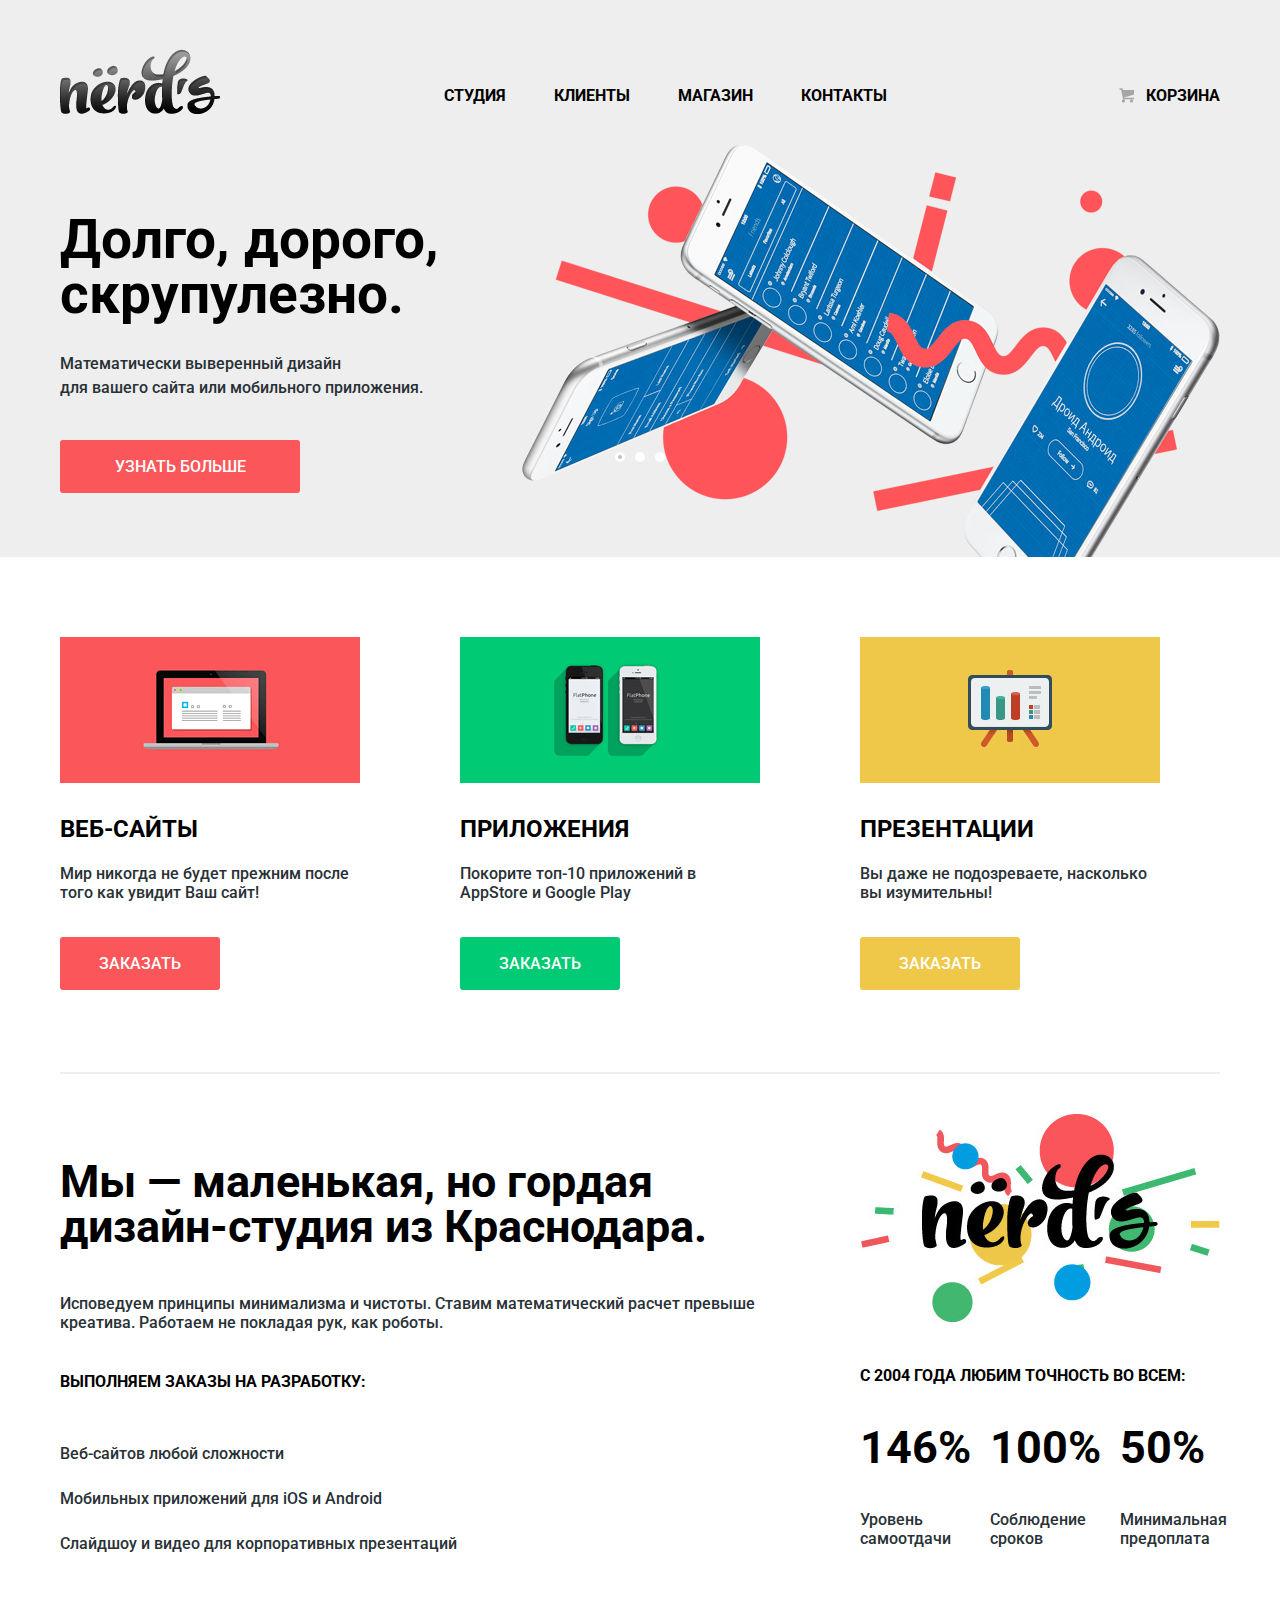
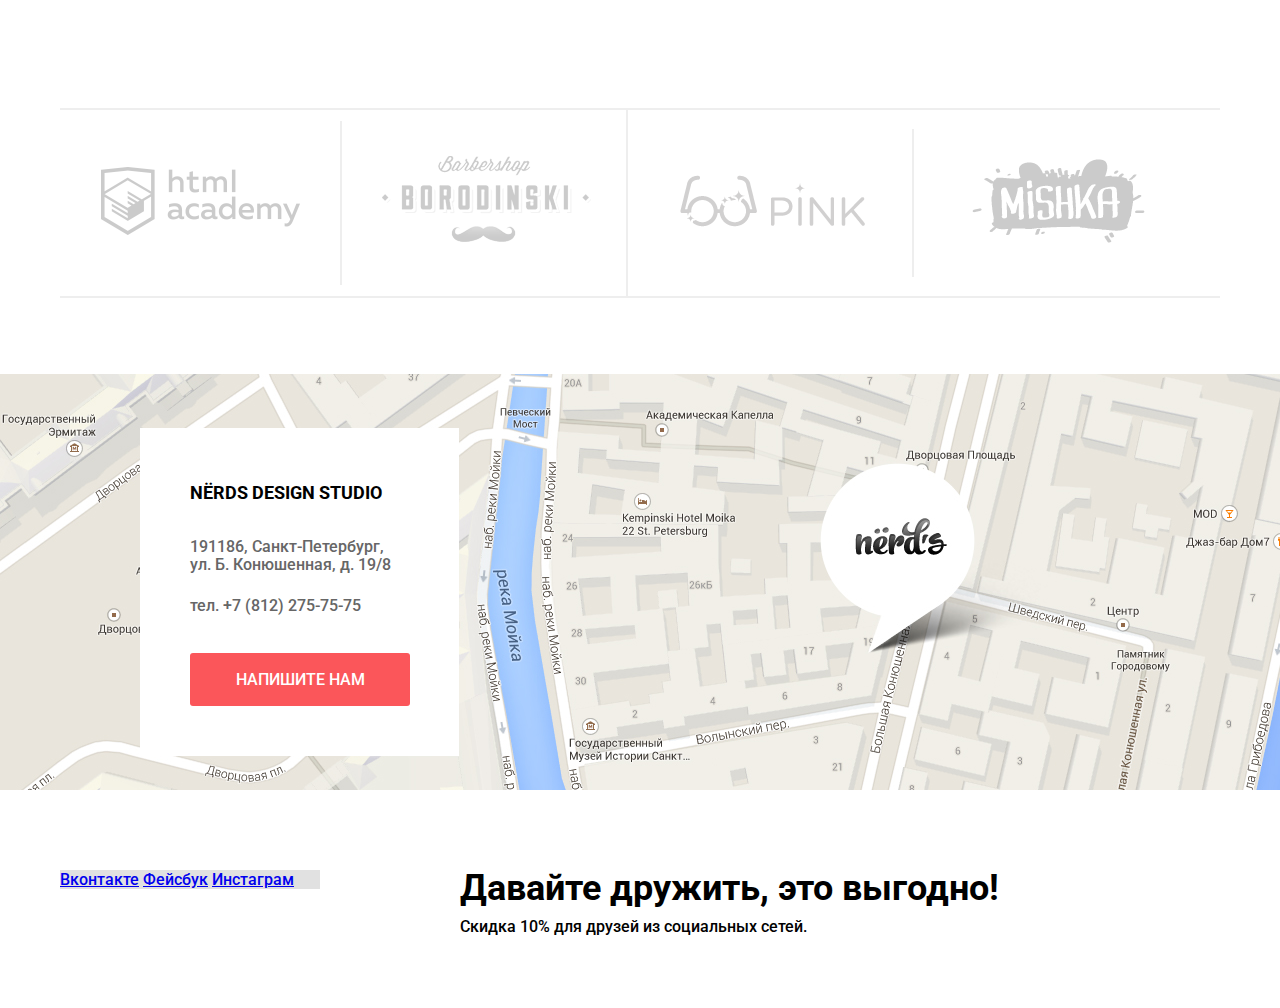
==== index.html @ 6c38ff96 "Декоративные элементы Личного проекта" ====
<!DOCTYPE html>
<html lang="ru">
  <head>
    <meta charset="utf-8">
    <title>Нёрдс - Главная страница</title>
    <link href="css/normalize.css" rel="stylesheet" type="text/css">
    <link href="https://fonts.googleapis.com/css?family=Roboto" rel="stylesheet">
    <link href="css/style.css" rel="stylesheet" type="text/css">
  </head>
  <body>
    <header class="main-header">
      <div class="container clearfix">
        <div class="logo">
          <a href="#">
            <img src="img/nerds-logo.png" width="160" height="65" alt="Логотип">
          </a>
        </div>
        <nav class="main-navigation">
          <ul>
            <li>
              <a href="#">Студия</a>
            </li>
            <li>
              <a href="#">Клиенты</a>
            </li>
            <li>
              <a href="#">Магазин</a>
            </li>
            <li>
              <a href="#">Контакты</a>
            </li>
          </ul>
        </nav>
        <div class="basket-block">
          <a class="login" href="#">Корзина</a>
        </div>
      </div>
      <div class="slider">
        <input type="radio" id="btn-1" name="toggle" checked>
        <input type="radio" id="btn-2" name="toggle">
        <input type="radio" id="btn-3" name="toggle">
        <div class="slider-controls">
          <label for="btn-1"></label>
          <label for="btn-2"></label>
          <label for="btn-3"></label>
        </div>
        <div class="slides">
          <div class="slide">
            <div class="slide-text">
              <div class="slide-title">Долго, дорого, скрупулезно.</div>
              <!--Без <br> обойтись не смог, ширина текста
              от слайда к слайду разнится от 345px до 410px:-->
              <p>Математически выверенный дизайн<br>
              для вашего сайта или мобильного приложения.</p>
              <a class="btn" href="#">Узнать больше</a>
            </div>
          </div>
          <div class="slide">
            <div class="slide-text">
              <div class="slide-title">Любим математику как никто другой</div>
              <p>Никакого креатива, только математические формулы<br>
              для расчета идеальных пропорций.</p>
              <a class="btn" href="#">Узнать больше</a>
            </div>
          </div>
          <div class="slide">
            <div class="slide-text">
              <div class="slide-title">Только ночь, только хардкор</div>
              <p>Работать днем, как все? Мы против этого.<br>
              Ближе к полуночи работа только начинается.</p>
              <a class="btn" href="#">Узнать больше</a>
            </div>
          </div>
        </div>
      </div>
    </header>
    <main class="container clearfix">
      <div class="business-types clearfix">
        <div class="business-type">
          <img src="img/illustration-1.png" width="300" height="146" alt="Рисунок «Веб-сайты»">
          <h2 class="business-header" >Веб-сайты</h2>
          <div class="business-info">
            Мир никогда не будет прежним
            после того как увидит Ваш сайт!
          </div>
          <a class="btn red" href="#">Заказать</a>
        </div>
        <div class="business-type">
          <img src="img/illustration-2.png" width="300" height="146" alt="Рисунок «Приложения»">
          <h2 class="business-header">Приложения</h2>
          <div class="business-info">
            Покорите топ-10 приложений в
            AppStore и Google Play
          </div>
          <a class="btn green" href="#">Заказать</a>
        </div>
        <div class="business-type">
          <img src="img/illustration-3.png" width="300" height="146" alt="Рисунок «Презентации»">
          <h2 class="business-header">Презентации</h2>
          <div class="business-info">
            Вы даже не подозреваете,
            насколько вы изумительны!
          </div>
          <a class="btn yellow" href="#">Заказать</a>
        </div>
      </div>
      <div class="info clearfix">
        <div class="info-block">
          <p class="info-block-title">
              Мы — маленькая, но гордая
              дизайн-студия из Краснодара.
          </p>
          <p class="info-block-text">
            Исповедуем принципы минимализма и чистоты. Ставим математический расчет
            превыше креатива. Работаем не покладая рук, как роботы.
          </p>
          <span>Выполняем заказы на разработку:</span>
          <ul>
            <li>Веб-сайтов любой сложности</li>
            <li>Мобильных приложений для iOS и Android</li>
            <li>Слайдшоу и видео для корпоративных презентаций</li>
          </ul>
        </div>
        <div class="percent-blocks">
          <img src="img/nerds-illustration.jpg" width="360" height="208" alt="Логотип 2">
          <span>С 2004 года любим точность во всем:</span>
          <div class="percent-block">
            <div class="percent">146%</div>
            <div class="info">Уровень самоотдачи</div>
          </div>
          <div class="percent-block">
            <div class="percent">100%</div>
            <div class="info">Cоблюдение сроков</div>
          </div>
          <div class="percent-block">
            <div class="percent">50%</div>
            <div class="info">Минимальная предоплата</div>
          </div>
        </div>
      </div>
      <ul class="partners">
        <li><a><img src="img/logo-1.png" width="199" height="68" alt="Лого «htmlacademy.ru»"></a></li>
        <li><a><img src="img/logo-2.png" width="209" height="90" alt="Лого «Барбершоп Borodinski»"></a></li>
        <li><a><img src="img/logo-3.png" width="185" height="52" alt="Лого «Pink»"></a></li>
        <li><a><img src="img/logo-4.png" width="173" height="84" alt="Лого «Mishka»"></a></li>
      </ul>
    </main>
    <footer class="main-footer">
      <div class="map clearfix">
        <div class="contacts">
          <span>
            NЁRDS DESIGN STUDIO
          </span>
          <div class="address">
            191186, Санкт-Петербург,
            ул. Б. Конюшенная, д. 19/8
          </div>
          <div class="telephone">
            тел. +7 (812) 275-75-75<br>
          </div>
          <a href="#">Напишите нам</a>
        </div>
      </div>
      <div class="container clearfix">
        <section class="footer-social">
          <a class="social-btn social-btn-vk" href="#">Вконтакте</a>
          <a class="social-btn social-btn-fb" href="#">Фейсбук</a>
          <a class="social-btn social-btn-inst" href="#">Инстаграм</a>
        </section>
        <section class="footer-info">
          <span class="friendship">Давайте дружить, это выгодно!</span>
          <span class="sale">Скидка 10% для друзей из социальных сетей.</span>
        </section>
      </div>
    </footer>
  </body>
</html>
---- css/style.css ----
body {
  color: black;
  background: white;
  font-family: "Roboto", "Arial", sans-serif;
  font-size: 16px;
  font-weight: 500;
  font-style: normal;
  line-height: normal;
}

h1 {
  font-size: 55px;
}

h2 {
  font-size: 24px;
}

.main-header {
  background-color: rgb(238, 238, 238);
}

.clearfix::after {
  content: "";
  display: table;
  clear: both;
}

.container {
  width: 1160px;
  padding-left: 20px;
  padding-right: 20px;
  margin: 0 auto;
}

.main-header .container {
  padding-top: 49px;
}

.logo {
  float: left;
}

.main-navigation {
  float: left;
  margin-left: 200px;
}

.main-navigation ul {
  list-style: none;
  margin: 0;
  padding: 0;
  font-size: 0;
}

.main-navigation li {
  display: inline-block;
  font-size: 16px;
  line-height: 30px;
  vertical-align: top;
}

.main-navigation a {
  color: black;
  display: block;
  padding-top: 32px;
  padding-bottom: 16px;
  padding-left: 24px;
  padding-right: 24px;
  text-decoration: none;
  text-transform: uppercase;
  font-weight: bold;
  line-height: 30px;
}

.main-navigation a:hover {
  color: rgb(251, 86, 90);
}

.basket-block {
  float: right;
  max-width: 160px;
}

.login {
  position: relative;
  color: black;
  display: inline-block;
  padding-top: 32px;
  padding-bottom: 16px;
  padding-left: 42px;
  padding-right: 0;
  vertical-align: top;
  text-decoration: none;
  text-transform: uppercase;
  font-weight: bold;
  line-height: 30px;
}

.login:hover {
  color: rgb(251, 86, 90);
}

.login::before {
  content: "";
  position: absolute;
  top: 39px;
  left: 15px;
  width: 15px;
  height: 15px;
  background-image: url("../img/cart-icon.png");
}

.slider {
  position: relative;
  width: 1160px;
  min-height: 430px;
  margin: 0 auto;
}

.slider input[type=radio] {
  position: absolute;
  opacity: 0;
}

.slider-controls {
  position: absolute;
  bottom: 95px;
  left: 50%;
  width: 200px;
  height: 10px;
  margin-left :-100px;
  text-align: center;
  z-index: 1000;
}

.slider-controls label {
  display: inline-block;
  width: 4px;
  height: 4px;
  margin: 0 3px;
  background: white;
  border: 3px solid white;
  vertical-align: top;
  border-radius: 50%;
  cursor: pointer;
}

#btn-1:checked ~ .slider-controls label[for="btn-1"],
#btn-2:checked ~ .slider-controls label[for="btn-2"],
#btn-3:checked ~ .slider-controls label[for="btn-3"] {
    background: #c1c1c1;
}

.slide {
  position: absolute;
  top: 0;
  left: 0;
  width: 100%;
  height: 100%;
  overflow: hidden;
}

.slide-text {
  width: 530px;
  padding: 30px 0;
}

.slide-text p {
  color: rgb(40, 49, 54);
  line-height: 24px;
}

.slide-title {
  font-size: 55px;
  line-height: 55px;
  font-weight: bold;
  color: black;
  margin-top: 55px;
  margin-bottom: 30px;
}

.slide .btn {
  width: 240px;
  margin-top: 40px;
}

.slide .btn,
.buy,
.contacts a,
.business-type .btn,
.filtration button {
  display: block;
  padding: 17px 0;
  color: white;
  text-transform: uppercase;
  text-align: center;
  text-decoration: none;
  background: rgb(251, 86, 90);
  border-radius: 3px;
}

.slide:nth-child(1) {
  background-image:url('../img/slide-1.png');
  background-repeat:no-repeat;
  background-position: 100% 17px;
}

.slide:nth-child(2) {
  background-image: url('../img/slide-2.png');
  background-repeat: no-repeat;
  background-position: 100% 0;
}

.slide:nth-child(3) {
  background-image: url('../img/slide-3.png');
  background-repeat: no-repeat;
  background-position: 100% 19px;
}

.slide {
  display: none;
}

#btn-1:checked ~ .slides .slide:nth-child(1) {
  display: block;
}
#btn-2:checked ~ .slides .slide:nth-child(2) {
  display: block;
}
#btn-3:checked ~ .slides .slide:nth-child(3) {
  display: block;
}

.business-types {
  padding-top: 80px;
  padding-bottom: 82px;
  border-bottom: 2px solid rgb(238, 238, 238);
}

.business-type {
  float: left;
  width: 300px;
  margin-right: 100px;
}

.business-type:nth-child(3) {
  margin-right: 60px;
}

.business-type .business-header {
  margin-top: 27px;
  color: rgb(0, 0, 0);
  text-transform: uppercase;
  font-weight: bold;
  font-size: 24px;
  line-height: 30px;
}

.business-type .business-info {
  color: rgb(40, 49, 54);
  margin-bottom: 35px;
}

.business-type .btn {
  width: 160px;
}

.business-type .green {
  background-color: rgb(0, 202, 116);
}

.business-type .yellow {
  background-color: rgb(239, 200, 74);
}

.info {
  margin-top: 40px;
  margin-bottom: 80px;
}

.info .info-block {
  float: left;
  width: 700px;
}

.info-block-title,
.percent-blocks .percent {
  font-weight: bold;
  font-size: 45px;
  line-height: 45px;
}

.info-block-text,
.percent-blocks .info,
.info-block ul {
  color: rgb(40, 49, 54);
}

.info-block ul {
  list-style: none;
  margin: 0;
  padding: 0;
  line-height: 45px;
}

.info-block span,
.percent-blocks span {
  display: block;
  text-transform: uppercase;
  font-weight: bold;
  margin-top: 40px;
  margin-bottom: 40px;
}


.info .percent-blocks {
  float: right;
  width: 360px;
}

.percent-block {
  float: left;
  width: 100px;
  margin-right: 30px;
}

.percent-block:last-child {
  margin-right: 0;
}

.partners {
  border-top: 2px solid rgb(238, 238, 238);
  border-bottom: 2px solid rgb(238, 238, 238);
  padding: 0;
}

.partners li {
  border-right: 2px solid rgb(238, 238, 238);
  display: inline-block;
  width: 280px;
  margin-right: 0;
  padding-top: 46px;
  padding-bottom: 46px;
  text-align: center;
  vertical-align: middle;
}

.partners li:last-child {
  border-right: none;
}

.partners a {
  opacity: 0.2;
}

.main-header-title {
  padding-top: 83px;
  text-align: center;
  margin-top: 83px;
  margin-bottom: 116px;
}

.filtration {
  float: left;
  margin-top: 60px;
  width: 260px;
}

.filtration span,
.sort-by span {
  font-size: 18px;
  line-height: 30px;
  text-transform: uppercase;
  font-weight: bold;
}

.filtration ul {
  margin: 0;
  padding: 0;
}

.filtration li {
  list-style: none;
}

.filtration .price-filter {
  margin-top: 56px;
  margin-bottom: 60px;
  background-color: rgb(238, 238, 238);
}

.filtration .grid-type-filter {
  margin-bottom: 50px;
  color: rgb(40, 49, 54);
}

.filtration .features-filter {
  margin-bottom: 48px;
  color: rgb(40, 49, 54);
}

.filtration button {
  width: 260px;
  color: black;
  background-color: rgb(238, 238, 238);
  border: none;
  cursor: pointer;
}

.sort-by {
  margin-top: 60px;
  float: right;
  width: 760px;
}

.sort-by .sort {
  float: left;
  display: block;
}

.sort-by .kind-of-sort {
  float: right;
}

.kind-of-sort a {
  font-size: 14px;
  line-height: 18px;
  text-transform: uppercase;
  text-decoration: none;
  color: rgb(204, 204, 204);
}

.kind-of-sort .current {
  color: rgb(0, 0, 0);
}

.kind-of-sort .sort-direction {
  display: inline;
}

.cards-block {
  float: right;
  margin-top: 60px;
  width: 760px;
}

.template-card {
  padding-top: 40px;
  float: left;
  width: 360px;
  margin-right: 40px;
  margin-bottom: 36px;
  background-color: rgb(238, 238, 238);
  text-align: center;
}

.template-card:nth-child(2n) {
  margin-right: 0;
}

.template-name {
  font-size: 18px;
  font-weight: bold;
  line-height: 30px;
  text-transform: uppercase;
  text-decoration: none;
  color: rgb(0, 0, 0);
  text-align: center;
  display: block;
  margin-top: 36px;
  margin-bottom: 26px;
}

.template-brief {
  width: 180px;
  font-size: 16px;
  line-height: 18px;
  color: rgb(102, 102, 102);
  text-align: center;
  margin-bottom: 30px;
  display:inline-block;
}

.buy {
  width: 200px;
  display: inline-block;
  margin-bottom: 43px;
}

.pagination {
  float: left;
  width: 443px;
  margin-top: 24px;
}

.main-footer .map {
  width: 1440px;
  min-height: 416px;
  margin-left: auto;
  margin-right: auto;
  margin-top: 60px;
  background: url("../img/map.jpg");
}

.map .contacts {
  width: 319px;
  margin-left: 140px;
  margin-top: 54px;
  float: left;
  background-color: rgb(255, 255, 255);
}

.contacts span {
  display: block;
  margin-left: 50px;
  margin-top: 50px;
  margin-bottom: 30px;
  font-size: 18px;
  line-height: 30px;
  text-transform: uppercase;
  font-weight: bold;
}

.contacts .address,
.contacts .telephone {
  width: 208px;
  margin-left: 50px;
  font-size: 16px;
  line-height: 18px;
  color: rgb(102, 102, 102);
}

.contacts .telephone {
  margin-top: 23px;
  margin-bottom: 38px;
}

.contacts a {
  width: 220px;
  display: inline-block;
  margin-left: 50px;
  margin-bottom: 50px;
}

.main-footer .container {
  margin-top: 80px;
  margin-bottom: 70px;
}

.container .footer-social {
  width: 260px;
  float: left;
  margin-right: 140px;
  background-color: rgb(225, 225, 225);
}

.container .footer-info {
  width: 600px;
  float: left;
}

.footer-info .friendship {
  display: block;
  font-size: 36px;
  line-height: 36px;
  font-weight: bold;
  margin-bottom: 10px;
}

.footer-info .sale {
  font-size: 16px;
  line-height: 22px;
}
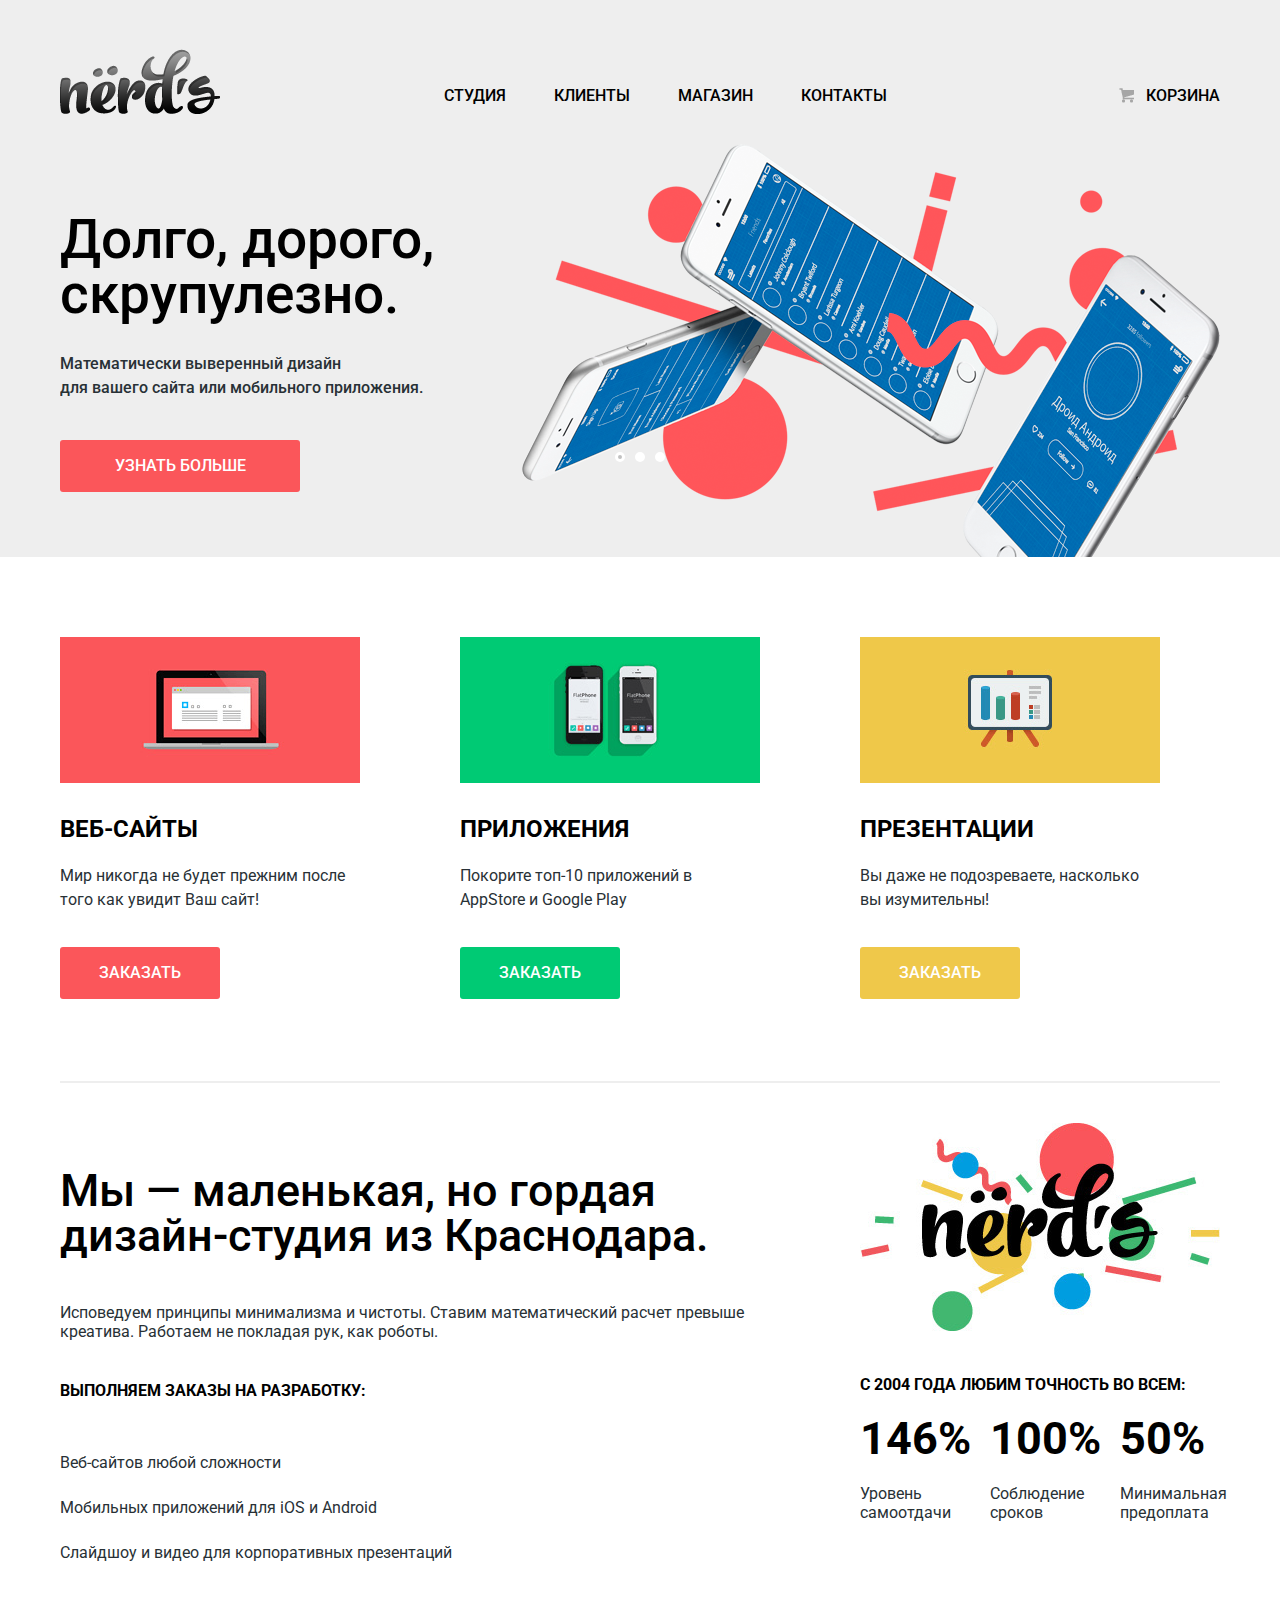
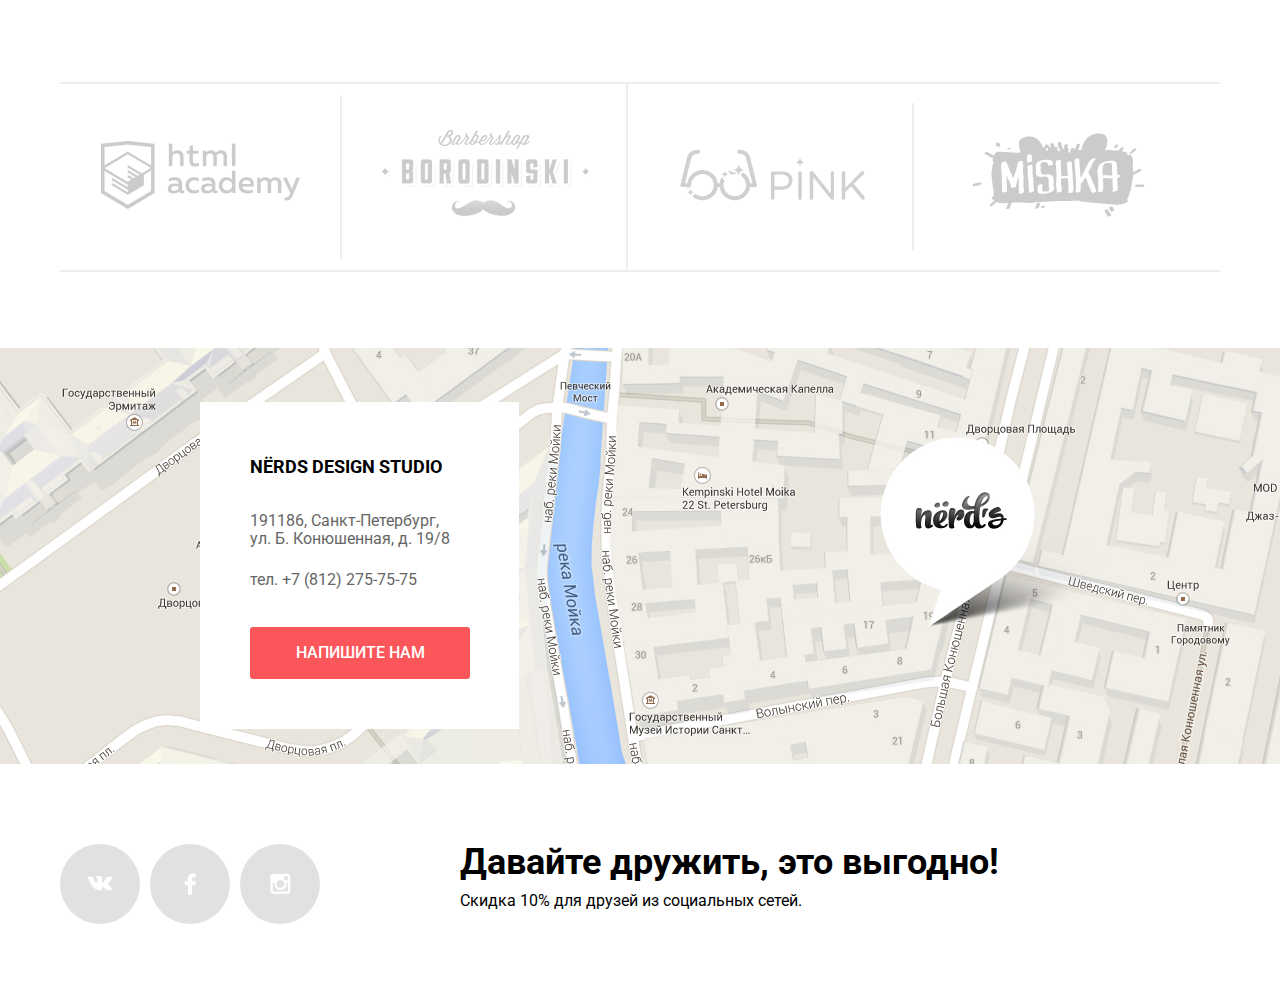
==== commit bedf01b5: "Внес правки по декоративным элементам личного" ====
--- a/index.html
+++ b/index.html
@@ -3,8 +3,8 @@
   <head>
     <meta charset="utf-8">
     <title>Нёрдс - Главная страница</title>
+    <link href="https://fonts.googleapis.com/css?family=Roboto:400,500,700&amp;subset=cyrillic" rel="stylesheet">
     <link href="css/normalize.css" rel="stylesheet" type="text/css">
-    <link href="https://fonts.googleapis.com/css?family=Roboto" rel="stylesheet">
     <link href="css/style.css" rel="stylesheet" type="text/css">
   </head>
   <body>
@@ -32,7 +32,7 @@
           </ul>
         </nav>
         <div class="basket-block">
-          <a class="login" href="#">Корзина</a>
+          <a class="basket" href="#">Корзина</a>
         </div>
       </div>
       <div class="slider">
@@ -48,26 +48,30 @@
           <div class="slide">
             <div class="slide-text">
               <div class="slide-title">Долго, дорого, скрупулезно.</div>
-              <!--Без <br> обойтись не смог, ширина текста
-              от слайда к слайду разнится от 345px до 410px:-->
-              <p>Математически выверенный дизайн<br>
-              для вашего сайта или мобильного приложения.</p>
+              <div class="slide-description">
+                <p>Математически выверенный дизайн<br>
+                для вашего сайта или мобильного приложения.</p>
+              </div>
               <a class="btn" href="#">Узнать больше</a>
             </div>
           </div>
           <div class="slide">
             <div class="slide-text">
               <div class="slide-title">Любим математику как никто другой</div>
-              <p>Никакого креатива, только математические формулы<br>
-              для расчета идеальных пропорций.</p>
+              <div class="slide-description">
+                <p>Никакого креатива, только математические формулы
+                для расчета идеальных пропорций.</p>
+              </div>
               <a class="btn" href="#">Узнать больше</a>
             </div>
           </div>
           <div class="slide">
             <div class="slide-text">
               <div class="slide-title">Только ночь, только хардкор</div>
-              <p>Работать днем, как все? Мы против этого.<br>
-              Ближе к полуночи работа только начинается.</p>
+              <div class="slide-description">
+                <p>Работать днем, как все? Мы против этого.<br>
+                Ближе к полуночи работа только начинается.</p>
+              </div>
               <a class="btn" href="#">Узнать больше</a>
             </div>
           </div>
@@ -139,10 +143,10 @@
         </div>
       </div>
       <ul class="partners">
-        <li><a><img src="img/logo-1.png" width="199" height="68" alt="Лого «htmlacademy.ru»"></a></li>
-        <li><a><img src="img/logo-2.png" width="209" height="90" alt="Лого «Барбершоп Borodinski»"></a></li>
-        <li><a><img src="img/logo-3.png" width="185" height="52" alt="Лого «Pink»"></a></li>
-        <li><a><img src="img/logo-4.png" width="173" height="84" alt="Лого «Mishka»"></a></li>
+        <li><a href="#"><img src="img/logo-1.png" width="199" height="68" alt="Лого «htmlacademy.ru»"></a></li>
+        <li><a href="#"><img src="img/logo-2.png" width="209" height="90" alt="Лого «Барбершоп Borodinski»"></a></li>
+        <li><a href="#"><img src="img/logo-3.png" width="185" height="52" alt="Лого «Pink»"></a></li>
+        <li><a href="#"><img src="img/logo-4.png" width="173" height="84" alt="Лого «Mishka»"></a></li>
       </ul>
     </main>
     <footer class="main-footer">
@@ -158,7 +162,7 @@
           <div class="telephone">
             тел. +7 (812) 275-75-75<br>
           </div>
-          <a href="#">Напишите нам</a>
+          <a class="btn" href="#">Напишите нам</a>
         </div>
       </div>
       <div class="container clearfix">
--- a/css/style.css
+++ b/css/style.css
@@ -41,6 +41,13 @@
   float: left;
 }
 
+.logo:hover {
+  opacity: 0.8;
+}
+
+.logo:active {
+  opacity: 0.3;
+}
 .main-navigation {
   float: left;
   margin-left: 200px;
@@ -69,12 +76,20 @@
   padding-right: 24px;
   text-decoration: none;
   text-transform: uppercase;
-  font-weight: bold;
   line-height: 30px;
 }
 
 .main-navigation a:hover {
   color: rgb(251, 86, 90);
+}
+
+.main-navigation a:active {
+  color: black;
+  opacity: 0.3;
+}
+
+.main-navigation .current:hover {
+  color: black;
 }
 
 .basket-block {
@@ -82,7 +97,7 @@
   max-width: 160px;
 }
 
-.login {
+.basket {
   position: relative;
   color: black;
   display: inline-block;
@@ -93,15 +108,14 @@
   vertical-align: top;
   text-decoration: none;
   text-transform: uppercase;
-  font-weight: bold;
   line-height: 30px;
 }
 
-.login:hover {
+.basket:hover {
   color: rgb(251, 86, 90);
 }
 
-.login::before {
+.basket::before {
   content: "";
   position: absolute;
   top: 39px;
@@ -162,22 +176,23 @@
 }
 
 .slide-text {
-  width: 530px;
+  width: 520px;
   padding: 30px 0;
-}
-
-.slide-text p {
-  color: rgb(40, 49, 54);
-  line-height: 24px;
 }
 
 .slide-title {
   font-size: 55px;
   line-height: 55px;
-  font-weight: bold;
   color: black;
   margin-top: 55px;
   margin-bottom: 30px;
+}
+
+.slide-description {
+  width: 415px;
+  color: rgb(40, 49, 54);
+  line-height: 24px;
+  font-weight: 400px;
 }
 
 .slide .btn {
@@ -185,14 +200,11 @@
   margin-top: 40px;
 }
 
-.slide .btn,
-.buy,
-.contacts a,
-.business-type .btn,
-.filtration button {
+.btn {
   display: block;
   padding: 17px 0;
   color: white;
+  line-height: 18px;
   text-transform: uppercase;
   text-align: center;
   text-decoration: none;
@@ -200,6 +212,17 @@
   border-radius: 3px;
 }
 
+.btn:hover {
+  background-color: rgb(231, 66, 70);
+}
+
+.btn:active {
+  background-color: rgb(215, 55, 59);
+  color: rgba(255, 255, 255, 0.3);
+  border-top: 3px solid rgb(193, 49, 53);
+  padding-top: 14px;
+}
+
 .slide:nth-child(1) {
   background-image:url('../img/slide-1.png');
   background-repeat:no-repeat;
@@ -252,13 +275,15 @@
   margin-top: 27px;
   color: rgb(0, 0, 0);
   text-transform: uppercase;
-  font-weight: bold;
+  font-weight: 700;
   font-size: 24px;
   line-height: 30px;
 }
 
 .business-type .business-info {
   color: rgb(40, 49, 54);
+  line-height: 24px;
+  font-weight: 400;
   margin-bottom: 35px;
 }
 
@@ -270,8 +295,28 @@
   background-color: rgb(0, 202, 116);
 }
 
+.business-type .green:hover {
+  background-color: rgb(0, 188, 108);
+}
+
+.business-type .green:active {
+  background-color: rgb(0, 170, 98);
+  border-top: 3px solid rgb(0, 153, 88);
+  padding-top: 14px;
+}
+
 .business-type .yellow {
   background-color: rgb(239, 200, 74);
+}
+
+.business-type .yellow:hover {
+  background-color: rgb(234, 181, 52);
+}
+
+.business-type .yellow:active {
+  background-color: rgb(229, 167, 34);
+  border-top: 3px solid rgb(206, 150, 31);
+  padding-top: 14px;
 }
 
 .info {
@@ -284,9 +329,7 @@
   width: 700px;
 }
 
-.info-block-title,
-.percent-blocks .percent {
-  font-weight: bold;
+.info-block-title {
   font-size: 45px;
   line-height: 45px;
 }
@@ -295,6 +338,7 @@
 .percent-blocks .info,
 .info-block ul {
   color: rgb(40, 49, 54);
+  font-weight: 400;
 }
 
 .info-block ul {
@@ -308,7 +352,7 @@
 .percent-blocks span {
   display: block;
   text-transform: uppercase;
-  font-weight: bold;
+  font-weight: 700;
   margin-top: 40px;
   margin-bottom: 40px;
 }
@@ -327,6 +371,12 @@
 
 .percent-block:last-child {
   margin-right: 0;
+}
+
+.percent-block .percent {
+  font-size: 45px;
+  font-weight: 700;
+  line-height: 10px;
 }
 
 .partners {
@@ -354,6 +404,14 @@
   opacity: 0.2;
 }
 
+.partners a:hover {
+  opacity: 1;
+}
+
+.partners a:active {
+  opacity: 0.1;
+}
+
 .main-header-title {
   padding-top: 83px;
   text-align: center;
@@ -372,40 +430,135 @@
   font-size: 18px;
   line-height: 30px;
   text-transform: uppercase;
-  font-weight: bold;
+  font-weight: 700;
 }
 
 .filtration ul {
   margin: 0;
+  margin-top: 20px;
   padding: 0;
 }
 
 .filtration li {
   list-style: none;
-}
-
-.filtration .price-filter {
-  margin-top: 56px;
-  margin-bottom: 60px;
+  line-height: 20px;
+  margin-bottom: 20px;
+}
+
+.range-filter {
+  width: 260px;
+  margin: 60px auto;
+}
+
+.range-controls {
+  position: relative;
+  height: 41px;
+  padding-top: 39px;
+  padding-right: 20px;
+  padding-left: 20px;
+  margin-bottom: 15px;
+  border-radius: 5px;
   background-color: rgb(238, 238, 238);
+}
+
+.range-controls .scale {
+  height: 2px;
+  background: rgb(215, 220, 222);
+}
+
+.range-controls .bar {
+  width: 70%;
+  height: 2px;
+  background: rgb(0, 202, 116);
+}
+
+.range-controls .toggle {
+  position: absolute;
+  top: 30px;
+  left: 0px;
+  width: 4px;
+  height: 4px;
+  cursor: pointer;
+  border: 8px solid white;
+  border-radius: 50%;
+  background: rgb(171, 171, 171);
+  box-shadow: 0 2px 1px 0 rgb(207, 207, 207);
+}
+
+.range-controls .toggle-min {
+  left: 20px;
+}
+
+.range-controls .toggle-max {
+  left: 170px;
+}
+
+.price-controls {
+  font-size: 0;
+}
+
+.price-controls label {
+  font-size: 16px;
+  font-weight: 400;
+  line-height: 22px;
+  display: inline-block;
+  width: 50%;
+}
+
+.max-price {
+  text-align: right;
+}
+
+.price-controls input {
+  font-family: 'Roboto', 'Arial', sans-serif;
+  font-size: 16px;
+  font-weight: 400;
+  line-height: 22px;
+  width: 60px;
+  margin-left: 10px;
+  padding: 8px 10px;
+  text-align: center;
+  color: rgb(40, 49, 54);
+  border: none;
+  border-radius: 5px;
+  background: rgb(238, 238, 238);
 }
 
 .filtration .grid-type-filter {
   margin-bottom: 50px;
   color: rgb(40, 49, 54);
+  font-size: 16px;
+  font-weight: 400;
+  line-height: 20px;
 }
 
 .filtration .features-filter {
-  margin-bottom: 48px;
+  margin-bottom: 50px;
   color: rgb(40, 49, 54);
-}
-
-.filtration button {
+  font-size: 16px;
+  font-weight: 400;
+  line-height: 20px;
+}
+
+.filtration .btn {
   width: 260px;
   color: black;
   background-color: rgb(238, 238, 238);
   border: none;
   cursor: pointer;
+}
+
+.filtration .btn:hover {
+  color: black;
+  background-color: rgb(223, 223, 223);
+}
+
+.filtration .btn:active {
+  color: black;
+  background-color: rgb(213, 213, 213);
+  color: rgba(0, 0, 0, 0.3);
+  border-top: 3px solid rgb(191, 191, 191);
+  padding-top: 14px;
 }
 
 .sort-by {
@@ -421,22 +574,45 @@
 
 .sort-by .kind-of-sort {
   float: right;
+  margin-top: 8px;
 }
 
 .kind-of-sort a {
+  float: left;
   font-size: 14px;
   line-height: 18px;
+  font-weight: 400;
   text-transform: uppercase;
   text-decoration: none;
-  color: rgb(204, 204, 204);
+  color: rgba(0, 0, 0, 0.3);
+  margin-right: 30px;
 }
 
 .kind-of-sort .current {
-  color: rgb(0, 0, 0);
+  color: rgba(0, 0, 0, 1);
+}
+
+.kind-of-sort .uncurrent:hover {
+  color: rgba(0, 0, 0, 0.6);
 }
 
 .kind-of-sort .sort-direction {
-  display: inline;
+  float: left;
+  width: 9px;
+  height: 9px;
+  margin-left: 20px;
+  margin-top: 3px;
+  font-size: 0;
+  line-height: 0;
+}
+
+.down {
+  background-image: url("../img/sort-down.png");
+}
+
+.up {
+  background-image: url("../img/sort-up.png");
+  opacity: 0.2;
 }
 
 .cards-block {
@@ -446,6 +622,9 @@
 }
 
 .template-card {
+  position: relative;
+  border-top-right-radius: 5px;
+  border-top-left-radius: 5px;
   padding-top: 40px;
   float: left;
   width: 360px;
@@ -455,13 +634,62 @@
   text-align: center;
 }
 
+.template-card .circle {
+  position: absolute;
+  display: inline-block;
+  width: 14px;
+  height: 14px;
+  background-color: white;
+  border-radius: 50%;
+  top: 13px;
+}
+
+.template-card .circle-1 {
+  left: 16px;
+}
+
+.template-card .circle-2 {
+  left: 40px;
+}
+
+.template-card .circle-3 {
+  left: 64px;
+}
+
 .template-card:nth-child(2n) {
   margin-right: 0;
 }
 
+/*Элемент 'animation-block' скрыл, а полоска в 5 пикселей осталась, подскажи
+с чем это связано и как решить эту незадачу?*/
+.animation-block {
+  display: none;
+}
+
+.template-card:hover {
+  background-color: rgb(77, 77, 77);
+}
+
+.template-card:hover .animation-block {
+  position: absolute;
+  display: block;
+  background-color: rgb(238, 238, 238);
+  bottom: 0px;
+}
+
+.animation-block .btn {
+  width: 200px;
+  display: inline-block;
+  margin-bottom: 43px;
+}
+
+.animation-block .btn:active {
+  color: white;
+}
+
 .template-name {
   font-size: 18px;
-  font-weight: bold;
+  font-weight: 700;
   line-height: 30px;
   text-transform: uppercase;
   text-decoration: none;
@@ -475,6 +703,7 @@
 .template-brief {
   width: 180px;
   font-size: 16px;
+  font-weight: 400;
   line-height: 18px;
   color: rgb(102, 102, 102);
   text-align: center;
@@ -482,20 +711,48 @@
   display:inline-block;
 }
 
-.buy {
-  width: 200px;
+.pagination {
+  float: left;
+  margin-top: 24px;
+}
+
+.pagination .btn {
   display: inline-block;
-  margin-bottom: 43px;
-}
-
-.pagination {
-  float: left;
-  width: 443px;
-  margin-top: 24px;
+  color: black;
+  background-color: rgb(238, 238, 238);
+  margin-right: 11px;
+  line-height: 18px;
+}
+
+.pagination .page {
+  width: 50px;
+}
+
+.pagination .current {
+  width: 46px;
+  padding: 14px 0;
+  background-color: white;
+  border: 2px solid rgb(219, 219, 219);
+}
+
+.pagination .next {
+  width: 260px;
+  margin-right: 0;
+}
+
+.pagination .uncurrent:hover {
+  background-color: rgb(223, 223, 223);
+}
+
+.pagination .uncurrent:active {
+  background-color: rgb(213, 213, 213);
+  color: rgba(0, 0, 0, 0.3);
+  border-top: 3px solid rgb(191, 191, 191);
+  padding-top: 14px;
 }
 
 .main-footer .map {
-  width: 1440px;
+  width: 1559px;
   min-height: 416px;
   margin-left: auto;
   margin-right: auto;
@@ -505,7 +762,7 @@
 
 .map .contacts {
   width: 319px;
-  margin-left: 140px;
+  margin-left: 200px;
   margin-top: 54px;
   float: left;
   background-color: rgb(255, 255, 255);
@@ -519,7 +776,7 @@
   font-size: 18px;
   line-height: 30px;
   text-transform: uppercase;
-  font-weight: bold;
+  font-weight: 700;
 }
 
 .contacts .address,
@@ -528,6 +785,7 @@
   margin-left: 50px;
   font-size: 16px;
   line-height: 18px;
+  font-weight: 400;
   color: rgb(102, 102, 102);
 }
 
@@ -536,7 +794,7 @@
   margin-bottom: 38px;
 }
 
-.contacts a {
+.contacts .btn {
   width: 220px;
   display: inline-block;
   margin-left: 50px;
@@ -552,7 +810,66 @@
   width: 260px;
   float: left;
   margin-right: 140px;
+}
+
+.social-btn {
+  float: left;
+  width: 80px;
+  height: 80px;
+  border-radius: 50%;
+  margin-right: 10px;
+  font-size: 0;
+  line-height: 0;
   background-color: rgb(225, 225, 225);
+
+}
+
+.social-btn:last-child {
+  margin-right: 0;
+}
+
+.social-btn-vk {
+  background-image: url("../img/icon-vk.png");
+  background-repeat: no-repeat;
+  background-position: 50% 50%;
+}
+
+.social-btn-vk:active {
+  background-image: url("../img/icon-vk-opacity-0.3.png");
+  background-repeat: no-repeat;
+  background-position: 50% 50%;
+}
+
+.social-btn-fb {
+  background-image: url("../img/icon-fb.png");
+  background-repeat: no-repeat;
+  background-position: 50% 50%;
+}
+
+.social-btn-fb:active {
+  background-image: url("../img/icon-fb-opacity-0.3.png");
+  background-repeat: no-repeat;
+  background-position: 50% 50%;
+}
+
+.social-btn-inst {
+  background-image: url("../img/icon-inst.png");
+  background-repeat: no-repeat;
+  background-position: 50% 50%;
+}
+
+.social-btn-inst:active {
+  background-image: url("../img/icon-inst-opacity-0.3.png");
+  background-repeat: no-repeat;
+  background-position: 50% 50%;
+}
+
+.social-btn:hover {
+  background-color: rgb(231, 66, 70);
+}
+
+.social-btn:active {
+  background-color: rgb(215, 55, 59);
 }
 
 .container .footer-info {
@@ -564,11 +881,12 @@
   display: block;
   font-size: 36px;
   line-height: 36px;
-  font-weight: bold;
+  font-weight: 700;
   margin-bottom: 10px;
 }
 
 .footer-info .sale {
   font-size: 16px;
   line-height: 22px;
-}
+  font-weight: 400;
+}
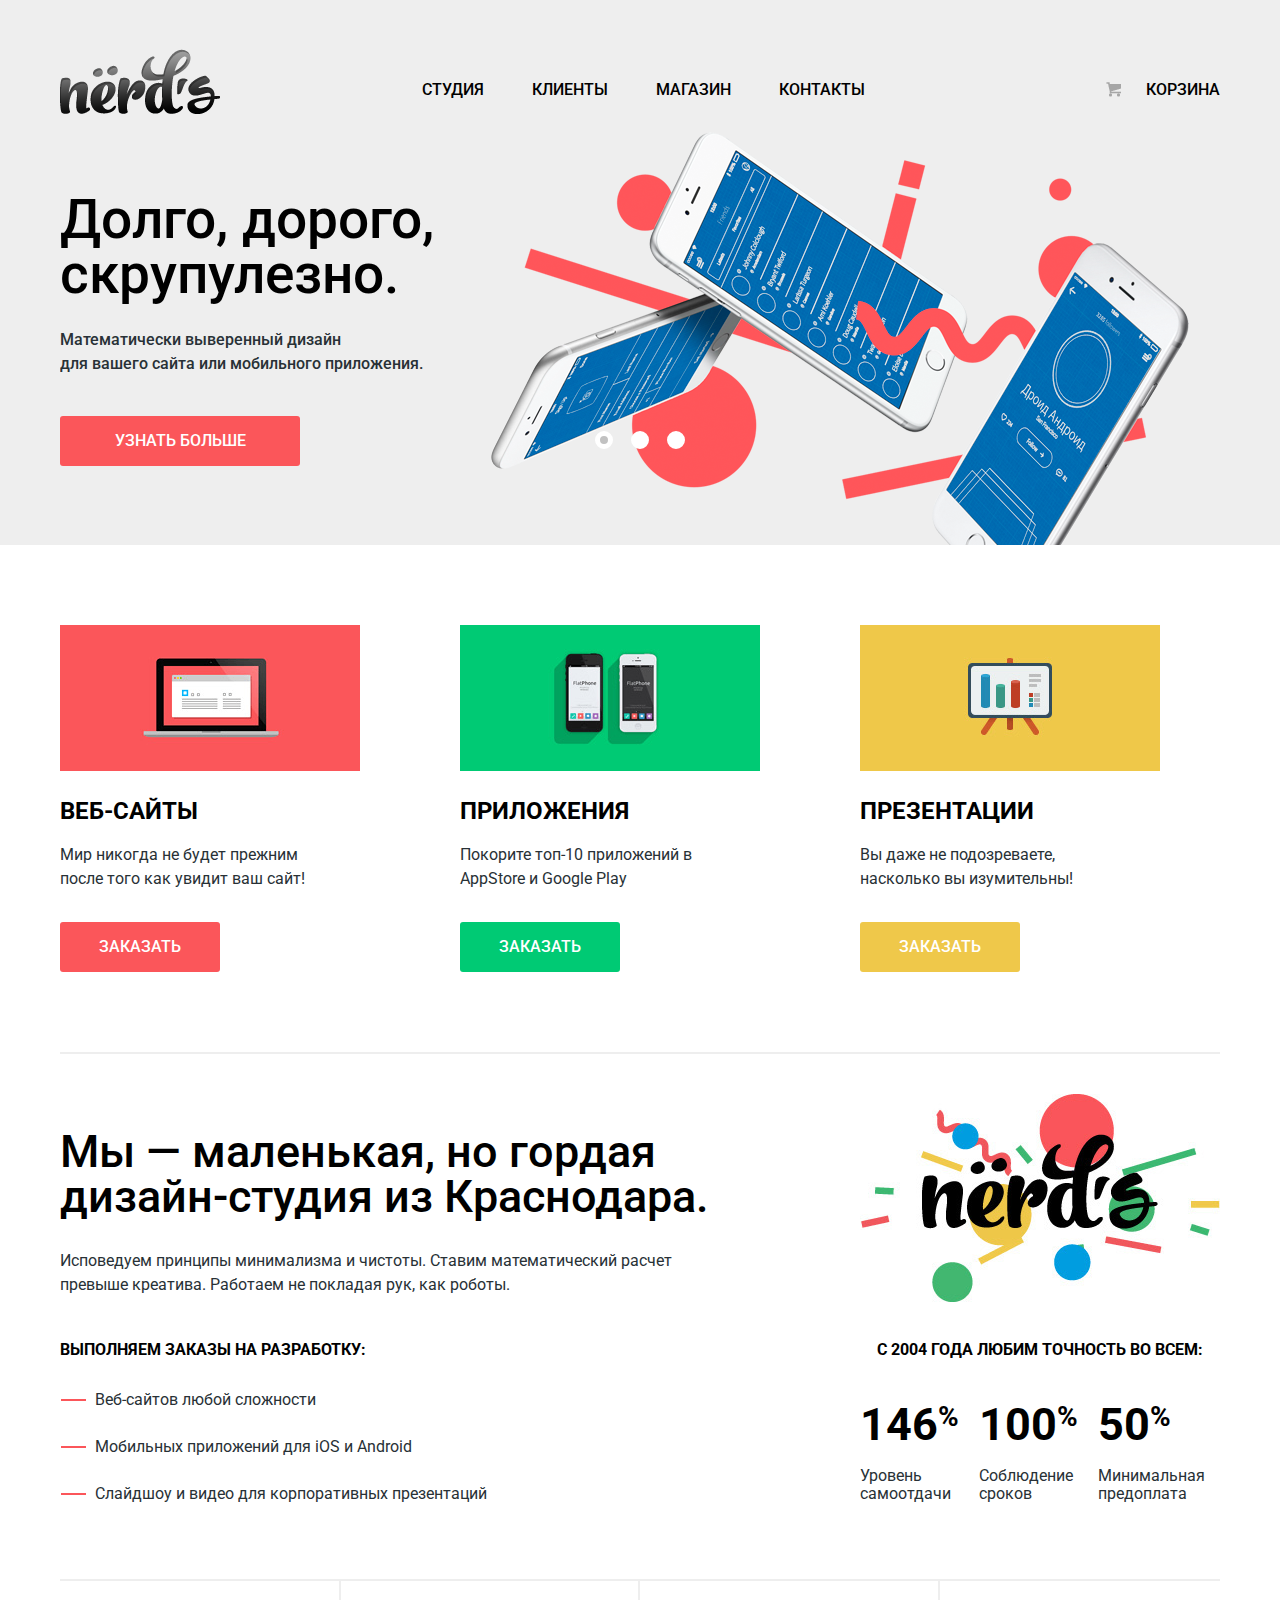
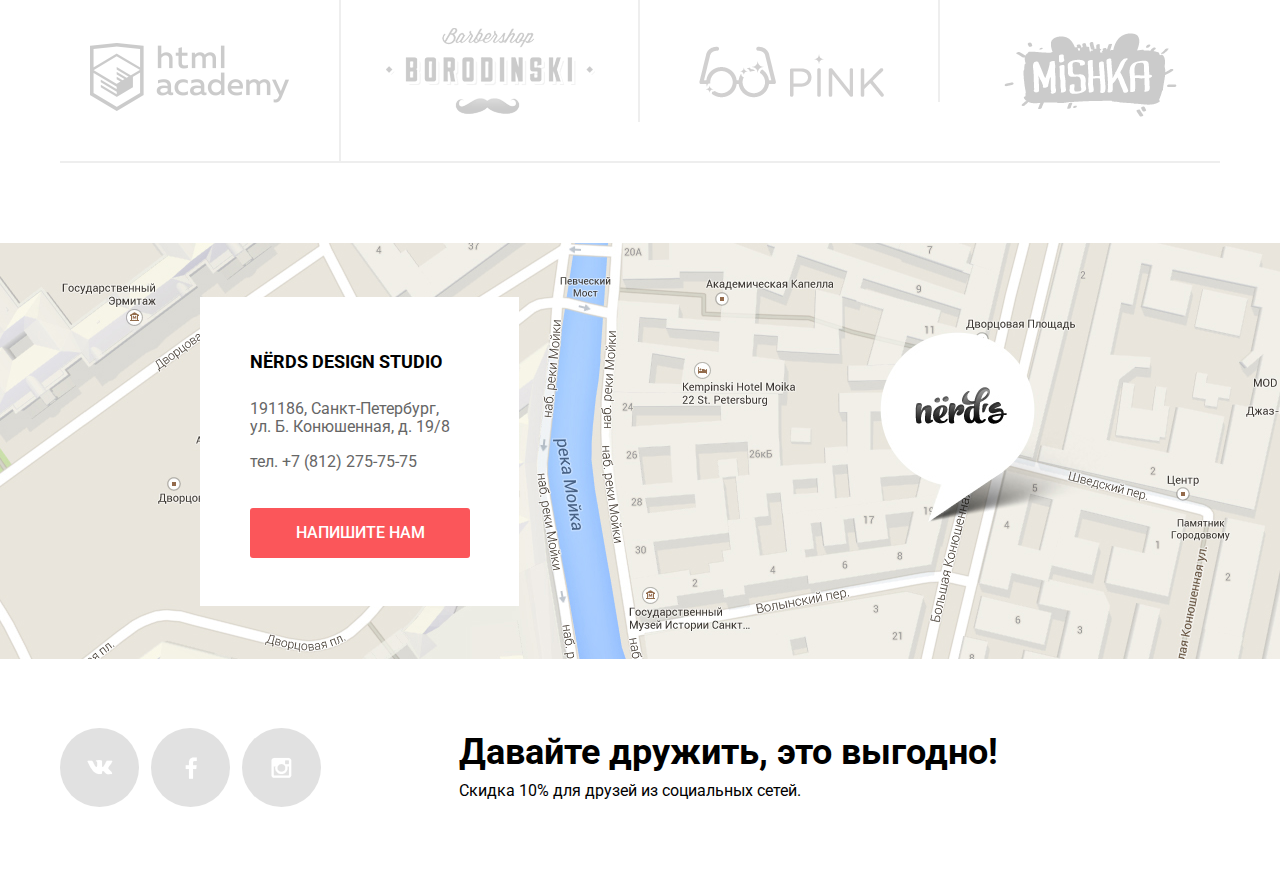
==== commit 03bd3112: "Внес правки в личный с учетом PerfectPixel" ====
--- a/index.html
+++ b/index.html
@@ -85,7 +85,7 @@
           <h2 class="business-header" >Веб-сайты</h2>
           <div class="business-info">
             Мир никогда не будет прежним
-            после того как увидит Ваш сайт!
+            после того как увидит ваш сайт!
           </div>
           <a class="btn red" href="#">Заказать</a>
         </div>
@@ -120,29 +120,29 @@
           </p>
           <span>Выполняем заказы на разработку:</span>
           <ul>
-            <li>Веб-сайтов любой сложности</li>
-            <li>Мобильных приложений для iOS и Android</li>
-            <li>Слайдшоу и видео для корпоративных презентаций</li>
+            <li><div class="marker"></div>Веб-сайтов любой сложности</li>
+            <li><div class="marker"></div>Мобильных приложений для iOS и Android</li>
+            <li><div class="marker"></div>Слайдшоу и видео для корпоративных презентаций</li>
           </ul>
         </div>
         <div class="percent-blocks">
           <img src="img/nerds-illustration.jpg" width="360" height="208" alt="Логотип 2">
           <span>С 2004 года любим точность во всем:</span>
           <div class="percent-block">
-            <div class="percent">146%</div>
+            <div class="percent">146<sup>%</sup></div>
             <div class="info">Уровень самоотдачи</div>
           </div>
           <div class="percent-block">
-            <div class="percent">100%</div>
+            <div class="percent">100<sup>%</sup></div>
             <div class="info">Cоблюдение сроков</div>
           </div>
           <div class="percent-block">
-            <div class="percent">50%</div>
+            <div class="percent">50<sup>%</sup></div>
             <div class="info">Минимальная предоплата</div>
           </div>
         </div>
       </div>
-      <ul class="partners">
+      <ul class="partners clearfix">
         <li><a href="#"><img src="img/logo-1.png" width="199" height="68" alt="Лого «htmlacademy.ru»"></a></li>
         <li><a href="#"><img src="img/logo-2.png" width="209" height="90" alt="Лого «Барбершоп Borodinski»"></a></li>
         <li><a href="#"><img src="img/logo-3.png" width="185" height="52" alt="Лого «Pink»"></a></li>
--- a/css/style.css
+++ b/css/style.css
@@ -50,7 +50,7 @@
 }
 .main-navigation {
   float: left;
-  margin-left: 200px;
+  margin-left: 178px;
 }
 
 .main-navigation ul {
@@ -62,6 +62,7 @@
 
 .main-navigation li {
   display: inline-block;
+  margin-top: 10px;
   font-size: 16px;
   line-height: 30px;
   vertical-align: top;
@@ -70,8 +71,8 @@
 .main-navigation a {
   color: black;
   display: block;
-  padding-top: 32px;
-  padding-bottom: 16px;
+  padding-top: 16px;
+  padding-bottom: 20px;
   padding-left: 24px;
   padding-right: 24px;
   text-decoration: none;
@@ -92,17 +93,30 @@
   color: black;
 }
 
+.main-navigation .current {
+  position: relative;
+}
+
+.underline {
+  position: absolute;
+  width: 74px;
+  height: 2px;
+  background-color: rgb(251, 86, 90);
+  bottom: 15px;
+}
+
 .basket-block {
   float: right;
   max-width: 160px;
+  margin-top: 10px;
 }
 
 .basket {
   position: relative;
   color: black;
   display: inline-block;
-  padding-top: 32px;
-  padding-bottom: 16px;
+  padding-top: 16px;
+  padding-bottom: 20px;
   padding-left: 42px;
   padding-right: 0;
   vertical-align: top;
@@ -118,8 +132,8 @@
 .basket::before {
   content: "";
   position: absolute;
-  top: 39px;
-  left: 15px;
+  top: 23px;
+  left: 2px;
   width: 15px;
   height: 15px;
   background-image: url("../img/cart-icon.png");
@@ -128,8 +142,10 @@
 .slider {
   position: relative;
   width: 1160px;
-  min-height: 430px;
-  margin: 0 auto;
+  min-height: 420px;
+  margin-top: 0;
+  margin-left: auto;
+  margin-right: auto;
 }
 
 .slider input[type=radio] {
@@ -142,19 +158,19 @@
   bottom: 95px;
   left: 50%;
   width: 200px;
-  height: 10px;
-  margin-left :-100px;
+  height: 19px;
+  margin-left: -100px;
   text-align: center;
   z-index: 1000;
 }
 
 .slider-controls label {
   display: inline-block;
-  width: 4px;
-  height: 4px;
-  margin: 0 3px;
+  width: 8px;
+  height: 8px;
+  margin: 0 7px;
   background: white;
-  border: 3px solid white;
+  border: 5px solid white;
   vertical-align: top;
   border-radius: 50%;
   cursor: pointer;
@@ -177,15 +193,15 @@
 
 .slide-text {
   width: 520px;
-  padding: 30px 0;
+  padding: 0;
 }
 
 .slide-title {
   font-size: 55px;
   line-height: 55px;
   color: black;
-  margin-top: 55px;
-  margin-bottom: 30px;
+  margin-top: 67px;
+  margin-bottom: 26px;
 }
 
 .slide-description {
@@ -202,7 +218,7 @@
 
 .btn {
   display: block;
-  padding: 17px 0;
+  padding: 16px 0;
   color: white;
   line-height: 18px;
   text-transform: uppercase;
@@ -224,9 +240,9 @@
 }
 
 .slide:nth-child(1) {
-  background-image:url('../img/slide-1.png');
-  background-repeat:no-repeat;
-  background-position: 100% 17px;
+  background-image: url('../img/slide-1.png');
+  background-repeat: no-repeat;
+  background-position: 93.2% 7px;
 }
 
 .slide:nth-child(2) {
@@ -238,7 +254,7 @@
 .slide:nth-child(3) {
   background-image: url('../img/slide-3.png');
   background-repeat: no-repeat;
-  background-position: 100% 19px;
+  background-position: 100% 9px;
 }
 
 .slide {
@@ -257,7 +273,7 @@
 
 .business-types {
   padding-top: 80px;
-  padding-bottom: 82px;
+  padding-bottom: 80px;
   border-bottom: 2px solid rgb(238, 238, 238);
 }
 
@@ -272,8 +288,8 @@
 }
 
 .business-type .business-header {
-  margin-top: 27px;
-  color: rgb(0, 0, 0);
+  margin-top: 21px;
+  margin-bottom: 17px;
   text-transform: uppercase;
   font-weight: 700;
   font-size: 24px;
@@ -281,10 +297,11 @@
 }
 
 .business-type .business-info {
+  width: 250px;
   color: rgb(40, 49, 54);
   line-height: 24px;
   font-weight: 400;
-  margin-bottom: 35px;
+  margin-bottom: 31px;
 }
 
 .business-type .btn {
@@ -320,8 +337,8 @@
 }
 
 .info {
-  margin-top: 40px;
-  margin-bottom: 80px;
+  margin-top: 30px;
+  margin-bottom: 38px;
 }
 
 .info .info-block {
@@ -332,41 +349,69 @@
 .info-block-title {
   font-size: 45px;
   line-height: 45px;
-}
-
-.info-block-text,
-.percent-blocks .info,
-.info-block ul {
+  margin-bottom: 30px;
+}
+
+.info-block-text {
+  width: 630px;
   color: rgb(40, 49, 54);
   font-weight: 400;
+  line-height: 24px;
+}
+
+.info-block span {
+  display: block;
+  text-transform: uppercase;
+  font-weight: 700;
+  margin-top: 43px;
+  margin-bottom: 17px;
 }
 
 .info-block ul {
   list-style: none;
   margin: 0;
   padding: 0;
-  line-height: 45px;
-}
-
-.info-block span,
+  padding-left: 35px;
+  line-height: 47px;
+  color: rgb(40, 49, 54);
+  font-weight: 400;
+}
+
+.info-block li {
+  position: relative;
+  display: block;
+}
+
+li .marker {
+  position: absolute;
+  width: 25px;
+  height: 2px;
+  background-color: rgb(251, 86, 90);
+  left: -34px;
+  top: 23px;
+}
+
+.info .percent-blocks {
+  float: right;
+}
+
+.percent-blocks img {
+  padding-top: 10px;
+}
+
 .percent-blocks span {
   display: block;
   text-transform: uppercase;
   font-weight: 700;
-  margin-top: 40px;
-  margin-bottom: 40px;
-}
-
-
-.info .percent-blocks {
-  float: right;
-  width: 360px;
+  margin-top: 34px;
+  margin-left: 17px;
+  margin-bottom: 54px;
 }
 
 .percent-block {
   float: left;
-  width: 100px;
-  margin-right: 30px;
+  width: 80px;
+  margin-right: 39px;
 }
 
 .percent-block:last-child {
@@ -376,27 +421,55 @@
 .percent-block .percent {
   font-size: 45px;
   font-weight: 700;
-  line-height: 10px;
+  line-height: 24px;
+}
+
+.percent-blocks sup {
+  font-size: 28px;
+}
+
+.percent-block .info {
+  color: rgb(40, 49, 54);
+  font-weight: 400;
+  line-height: 18px;
 }
 
 .partners {
   border-top: 2px solid rgb(238, 238, 238);
   border-bottom: 2px solid rgb(238, 238, 238);
+  list-style: none;
   padding: 0;
+  margin: 0;
+  margin-bottom: 80px;
 }
 
 .partners li {
+  float: left;
   border-right: 2px solid rgb(238, 238, 238);
-  display: inline-block;
-  width: 280px;
-  margin-right: 0;
-  padding-top: 46px;
+}
+
+.partners li:nth-child(1) {
+  width: 249px;
+  padding-left: 30px;
+  padding-top: 62px;
   padding-bottom: 46px;
-  text-align: center;
-  vertical-align: middle;
-}
-
-.partners li:last-child {
+}
+
+.partners li:nth-child(2) {
+  width: 252px;
+  padding-left: 45px;
+  padding-top: 47px;
+}
+
+.partners li:nth-child(3) {
+  width: 239px;
+  padding-left: 59px;
+  padding-top: 65px;
+}
+
+.partners li:nth-child(4) {
+  padding-left: 64px;
+  padding-top: 52px;
   border-right: none;
 }
 
@@ -413,15 +486,14 @@
 }
 
 .main-header-title {
-  padding-top: 83px;
   text-align: center;
-  margin-top: 83px;
-  margin-bottom: 116px;
+  margin-top: 137px;
+  margin-bottom: 104px;
 }
 
 .filtration {
   float: left;
-  margin-top: 60px;
+  margin-top: 54px;
   width: 260px;
 }
 
@@ -447,7 +519,10 @@
 
 .range-filter {
   width: 260px;
-  margin: 60px auto;
+  margin-left: auto;
+  margin-right: auto;
+  margin-top: 48px;
+  margin-bottom: 52px;
 }
 
 .range-controls {
@@ -467,7 +542,7 @@
 }
 
 .range-controls .bar {
-  width: 70%;
+  width: 65%;
   height: 2px;
   background: rgb(0, 202, 116);
 }
@@ -490,7 +565,7 @@
 }
 
 .range-controls .toggle-max {
-  left: 170px;
+  left: 160px;
 }
 
 .price-controls {
@@ -510,7 +585,7 @@
 }
 
 .price-controls input {
-  font-family: 'Roboto', 'Arial', sans-serif;
+  font-family: "Roboto", "Arial", sans-serif;
   font-size: 16px;
   font-weight: 400;
   line-height: 22px;
@@ -525,15 +600,16 @@
 }
 
 .filtration .grid-type-filter {
-  margin-bottom: 50px;
+  margin-bottom: 40px;
   color: rgb(40, 49, 54);
   font-size: 16px;
   font-weight: 400;
   line-height: 20px;
+
 }
 
 .filtration .features-filter {
-  margin-bottom: 50px;
+  margin-bottom: 48px;
   color: rgb(40, 49, 54);
   font-size: 16px;
   font-weight: 400;
@@ -549,12 +625,10 @@
 }
 
 .filtration .btn:hover {
-  color: black;
   background-color: rgb(223, 223, 223);
 }
 
 .filtration .btn:active {
-  color: black;
   background-color: rgb(213, 213, 213);
   color: rgba(0, 0, 0, 0.3);
   border-top: 3px solid rgb(191, 191, 191);
@@ -562,19 +636,18 @@
 }
 
 .sort-by {
-  margin-top: 60px;
+  margin-top: 52px;
   float: right;
   width: 760px;
 }
 
 .sort-by .sort {
   float: left;
-  display: block;
 }
 
 .sort-by .kind-of-sort {
   float: right;
-  margin-top: 8px;
+  margin-top: 7px;
 }
 
 .kind-of-sort a {
@@ -585,7 +658,7 @@
   text-transform: uppercase;
   text-decoration: none;
   color: rgba(0, 0, 0, 0.3);
-  margin-right: 30px;
+  margin-right: 28px;
 }
 
 .kind-of-sort .current {
@@ -617,7 +690,7 @@
 
 .cards-block {
   float: right;
-  margin-top: 60px;
+  margin-top: 50px;
   width: 760px;
 }
 
@@ -632,6 +705,7 @@
   margin-bottom: 36px;
   background-color: rgb(238, 238, 238);
   text-align: center;
+  line-height: 0;
 }
 
 .template-card .circle {
@@ -660,8 +734,6 @@
   margin-right: 0;
 }
 
-/*Элемент 'animation-block' скрыл, а полоска в 5 пикселей осталась, подскажи
-с чем это связано и как решить эту незадачу?*/
 .animation-block {
   display: none;
 }
@@ -697,7 +769,7 @@
   text-align: center;
   display: block;
   margin-top: 36px;
-  margin-bottom: 26px;
+  margin-bottom: 15px;
 }
 
 .template-brief {
@@ -713,14 +785,15 @@
 
 .pagination {
   float: left;
-  margin-top: 24px;
+  margin-top: 28px;
+  margin-bottom: 59px;
 }
 
 .pagination .btn {
   display: inline-block;
   color: black;
   background-color: rgb(238, 238, 238);
-  margin-right: 11px;
+  margin-right: 7px;
   line-height: 18px;
 }
 
@@ -756,7 +829,6 @@
   min-height: 416px;
   margin-left: auto;
   margin-right: auto;
-  margin-top: 60px;
   background: url("../img/map.jpg");
 }
 
@@ -772,7 +844,7 @@
   display: block;
   margin-left: 50px;
   margin-top: 50px;
-  margin-bottom: 30px;
+  margin-bottom: 23px;
   font-size: 18px;
   line-height: 30px;
   text-transform: uppercase;
@@ -790,34 +862,33 @@
 }
 
 .contacts .telephone {
-  margin-top: 23px;
-  margin-bottom: 38px;
+  margin-top: 17px;
+  margin-bottom: 37px;
 }
 
 .contacts .btn {
   width: 220px;
   display: inline-block;
   margin-left: 50px;
-  margin-bottom: 50px;
+  margin-bottom: 48px;
 }
 
 .main-footer .container {
-  margin-top: 80px;
+  margin-top: 69px;
   margin-bottom: 70px;
 }
 
 .container .footer-social {
-  width: 260px;
-  float: left;
-  margin-right: 140px;
+  width: 261px;
+  float: left;
 }
 
 .social-btn {
   float: left;
-  width: 80px;
-  height: 80px;
+  width: 79px;
+  height: 79px;
   border-radius: 50%;
-  margin-right: 10px;
+  margin-right: 12px;
   font-size: 0;
   line-height: 0;
   background-color: rgb(225, 225, 225);
@@ -875,6 +946,8 @@
 .container .footer-info {
   width: 600px;
   float: left;
+  margin-left: 138px;
+  margin-top: 6px;
 }
 
 .footer-info .friendship {
@@ -882,6 +955,7 @@
   font-size: 36px;
   line-height: 36px;
   font-weight: 700;
+  margin-left: 0;
   margin-bottom: 10px;
 }
 
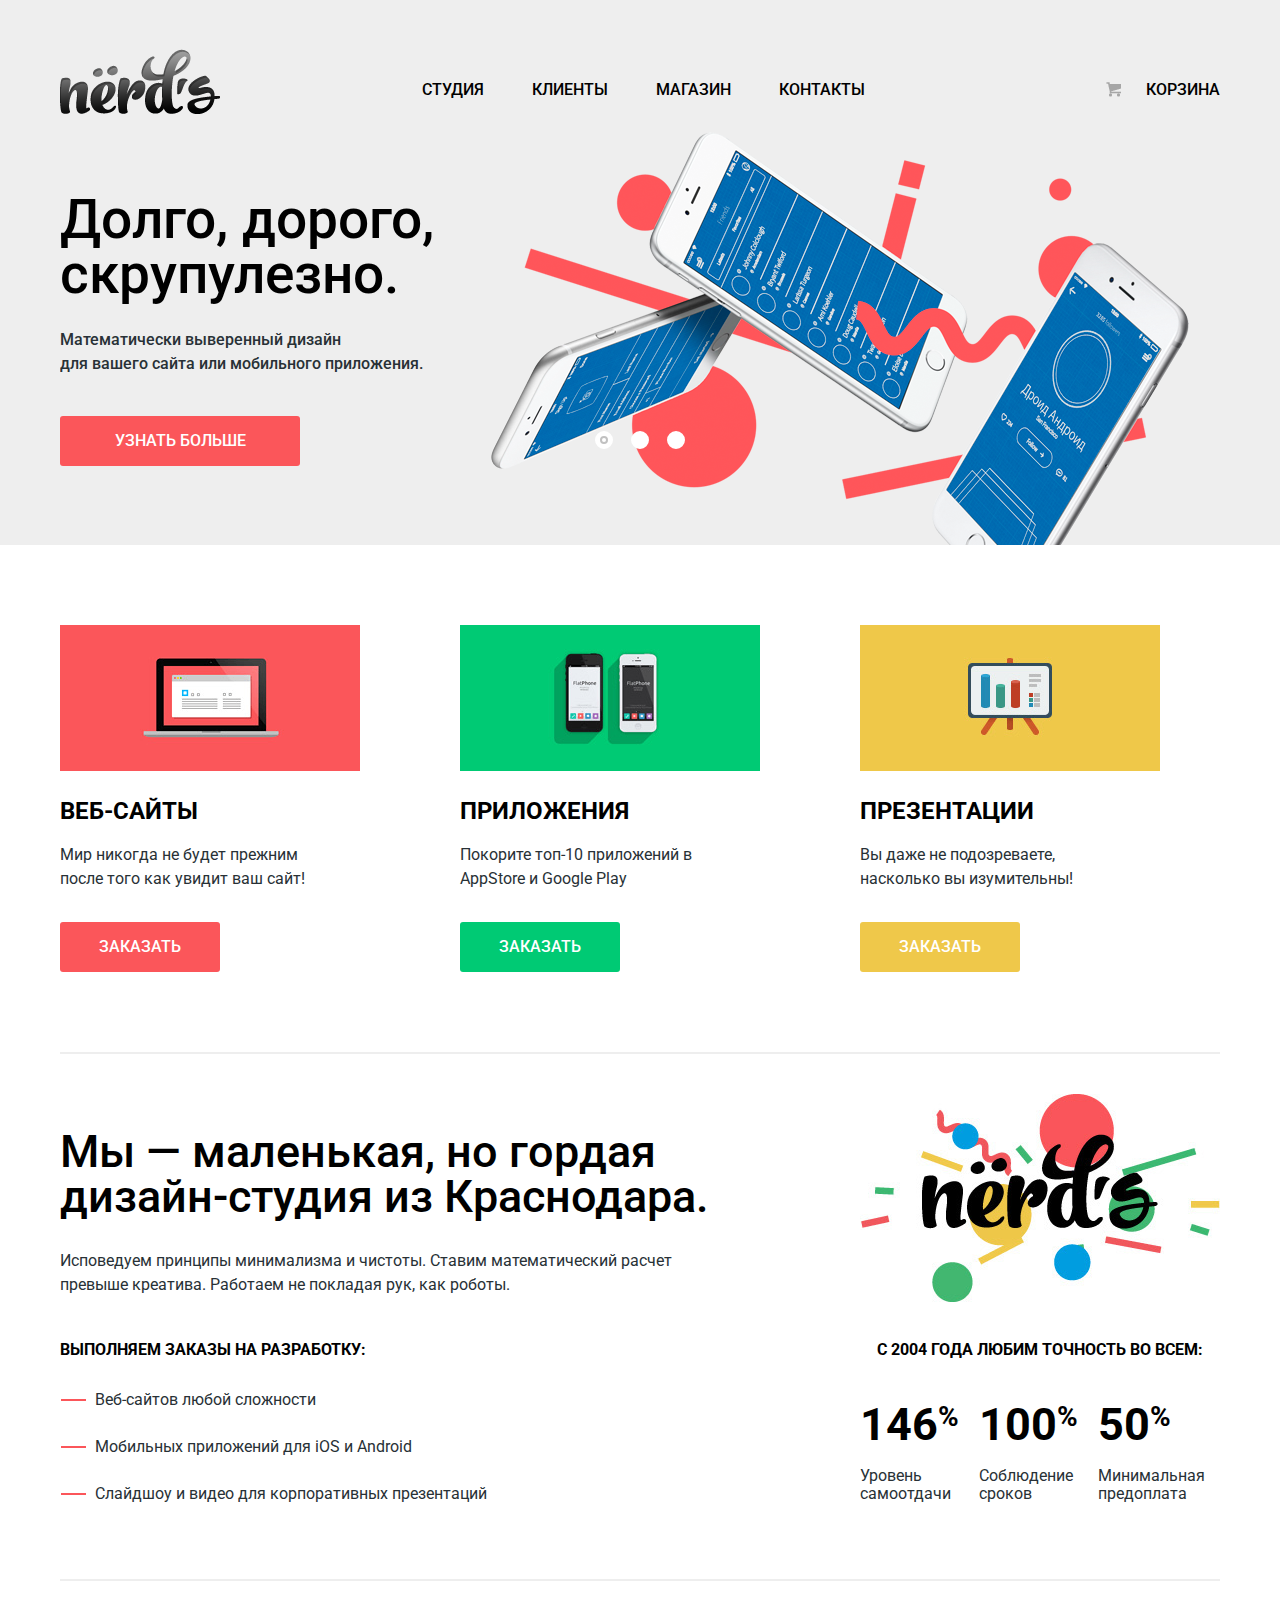
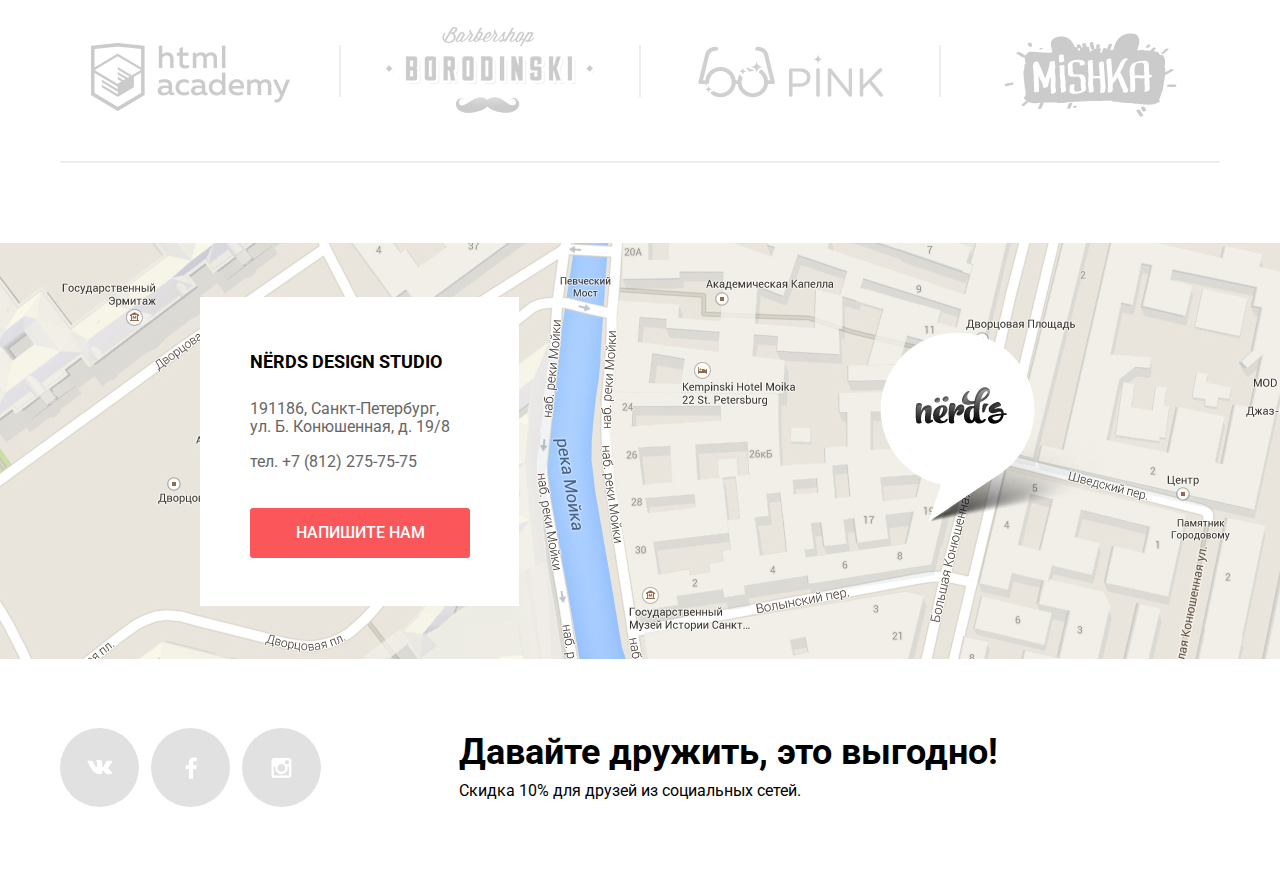
==== commit e6243a6d: "Внес правки в личный проект с учетом твоих замечаний" ====
--- a/index.html
+++ b/index.html
@@ -10,8 +10,8 @@
   <body>
     <header class="main-header">
       <div class="container clearfix">
-        <div class="logo">
-          <a href="#">
+        <div class="logo uncurrent-logo">
+          <a>
             <img src="img/nerds-logo.png" width="160" height="65" alt="Логотип">
           </a>
         </div>
@@ -24,7 +24,7 @@
               <a href="#">Клиенты</a>
             </li>
             <li>
-              <a href="#">Магазин</a>
+              <a href="catalog.html">Магазин</a>
             </li>
             <li>
               <a href="#">Контакты</a>
@@ -143,10 +143,21 @@
         </div>
       </div>
       <ul class="partners clearfix">
-        <li><a href="#"><img src="img/logo-1.png" width="199" height="68" alt="Лого «htmlacademy.ru»"></a></li>
-        <li><a href="#"><img src="img/logo-2.png" width="209" height="90" alt="Лого «Барбершоп Borodinski»"></a></li>
-        <li><a href="#"><img src="img/logo-3.png" width="185" height="52" alt="Лого «Pink»"></a></li>
-        <li><a href="#"><img src="img/logo-4.png" width="173" height="84" alt="Лого «Mishka»"></a></li>
+        <li>
+          <a href="#"><img src="img/logo-1.png" width="199" height="68" alt="Лого «htmlacademy.ru»"></a>
+          <div class="border"></div>
+        </li>
+        <li>
+          <a href="#"><img src="img/logo-2.png" width="209" height="90" alt="Лого «Барбершоп Borodinski»"></a>
+          <div class="border"></div>
+        </li>
+        <li>
+          <a href="#"><img src="img/logo-3.png" width="185" height="52" alt="Лого «Pink»"></a>
+          <div class="border"></div>
+        </li>
+        <li>
+          <a href="#"><img src="img/logo-4.png" width="173" height="84" alt="Лого «Mishka»"></a>
+        </li>
       </ul>
     </main>
     <footer class="main-footer">
@@ -160,7 +171,7 @@
             ул. Б. Конюшенная, д. 19/8
           </div>
           <div class="telephone">
-            тел. +7 (812) 275-75-75<br>
+            тел. +7 (812) 275-75-75
           </div>
           <a class="btn" href="#">Напишите нам</a>
         </div>
@@ -177,5 +188,27 @@
         </section>
       </div>
     </footer>
+    <div class="modal-content">
+      <button class="modal-content-close" type="button" title="Закрыть">
+        Закрыть
+      </button>
+        <form class="write-us" action="write-us.php" method="post">
+          <h2 class="title">Напишите нам</h2>
+          <label class="name">
+            <div>Ваше имя:</div>
+            <input name="name" type="text" value="" placeholder="Представьтесь, пожалуйста">
+          </label>
+          <label class="email">
+            <div>Ваш e-mail:</div>
+            <input name="email" type="text" value="" placeholder="Для отправки ответа">
+          </label>
+          <label class="message">
+            <div>Текст письма:</div>
+            <input name="message" type="text" value="" placeholder="В свободной форме">
+          </label>
+          <button class="btn" type="submit">Отправить</button>
+      </form>
+    </div>
+    <div class="modal-overlay"></div>
   </body>
 </html>
--- a/css/style.css
+++ b/css/style.css
@@ -48,6 +48,12 @@
 .logo:active {
   opacity: 0.3;
 }
+
+.uncurrent-logo:hover,
+.uncurrent-logo:active {
+  opacity: 1;
+}
+
 .main-navigation {
   float: left;
   margin-left: 178px;
@@ -161,7 +167,7 @@
   height: 19px;
   margin-left: -100px;
   text-align: center;
-  z-index: 1000;
+  z-index: 10;
 }
 
 .slider-controls label {
@@ -176,6 +182,28 @@
   cursor: pointer;
 }
 
+.slider-controls label::after {
+  content: "";
+  position: absolute;
+  width: 4px;
+  height: 4px;
+  background-color: white;
+  border-radius: 50%;
+  top: 7px;
+}
+
+.slider-controls label:nth-child(1)::after {
+  left: 62px;
+}
+
+.slider-controls label:nth-child(2)::after {
+  left: 98px;
+}
+
+.slider-controls label:nth-child(3)::after {
+  left: 133px;
+}
+
 #btn-1:checked ~ .slider-controls label[for="btn-1"],
 #btn-2:checked ~ .slider-controls label[for="btn-2"],
 #btn-3:checked ~ .slider-controls label[for="btn-3"] {
@@ -235,8 +263,7 @@
 .btn:active {
   background-color: rgb(215, 55, 59);
   color: rgba(255, 255, 255, 0.3);
-  border-top: 3px solid rgb(193, 49, 53);
-  padding-top: 14px;
+  box-shadow: inset 0 3px 0 0 rgb(193, 49, 53);
 }
 
 .slide:nth-child(1) {
@@ -318,8 +345,7 @@
 
 .business-type .green:active {
   background-color: rgb(0, 170, 98);
-  border-top: 3px solid rgb(0, 153, 88);
-  padding-top: 14px;
+  box-shadow: inset 0 3px 0 0 rgb(0, 153, 88);
 }
 
 .business-type .yellow {
@@ -332,8 +358,7 @@
 
 .business-type .yellow:active {
   background-color: rgb(229, 167, 34);
-  border-top: 3px solid rgb(206, 150, 31);
-  padding-top: 14px;
+  box-shadow: inset 0 3px 0 0 rgb(206, 150, 31);
 }
 
 .info {
@@ -444,33 +469,42 @@
 }
 
 .partners li {
-  float: left;
-  border-right: 2px solid rgb(238, 238, 238);
+  position: relative;
+  float: left;
 }
 
 .partners li:nth-child(1) {
-  width: 249px;
-  padding-left: 30px;
+  width: 251px;
+  padding-left: 31px;
   padding-top: 62px;
   padding-bottom: 46px;
 }
 
 .partners li:nth-child(2) {
-  width: 252px;
-  padding-left: 45px;
-  padding-top: 47px;
+  width: 256px;
+  padding-left: 44px;
+  padding-top: 46px;
 }
 
 .partners li:nth-child(3) {
-  width: 239px;
-  padding-left: 59px;
+  width: 244px;
+  padding-left: 56px;
   padding-top: 65px;
 }
 
 .partners li:nth-child(4) {
-  padding-left: 64px;
+  padding-left: 62px;
   padding-top: 52px;
-  border-right: none;
+}
+
+li .border {
+  position: absolute;
+  display: block;
+  width: 2px;
+  height: 52px;
+  background-color: rgb(238, 238, 238);
+  right: 1px;
+  top: 64px;
 }
 
 .partners a {
@@ -507,7 +541,7 @@
 
 .filtration ul {
   margin: 0;
-  margin-top: 20px;
+  margin-top: 16px;
   padding: 0;
 }
 
@@ -522,7 +556,7 @@
   margin-left: auto;
   margin-right: auto;
   margin-top: 48px;
-  margin-bottom: 52px;
+  margin-bottom: 54px;
 }
 
 .range-controls {
@@ -531,7 +565,7 @@
   padding-top: 39px;
   padding-right: 20px;
   padding-left: 20px;
-  margin-bottom: 15px;
+  margin-bottom: 12px;
   border-radius: 5px;
   background-color: rgb(238, 238, 238);
 }
@@ -590,7 +624,8 @@
   font-weight: 400;
   line-height: 22px;
   width: 60px;
-  margin-left: 10px;
+  margin-left: 8px;
+  margin-top: 2px;
   padding: 8px 10px;
   text-align: center;
   color: rgb(40, 49, 54);
@@ -600,21 +635,113 @@
 }
 
 .filtration .grid-type-filter {
-  margin-bottom: 40px;
+  margin-bottom: 45px;
   color: rgb(40, 49, 54);
   font-size: 16px;
   font-weight: 400;
   line-height: 20px;
-
+}
+
+.grid-type-radio input[type="radio"] {
+  display: none;
+}
+
+.grid-type-radio {
+  position: relative;
+  padding-left: 37px;
+  cursor: pointer;
+}
+
+.grid-type-radio:hover {
+  color: black;
+}
+
+.grid-type-radio input[type="radio"] + .radio-indicator {
+  content: "";
+  position: absolute;
+  width: 25px;
+  height: 25px;
+  left: 1px;
+  top: -2px;
+  background-image: url("../img/radio-off.png");
+  opacity: 0.4;
+}
+
+.grid-type-radio input[type="radio"] + .radio-indicator:hover {
+  opacity: 1;
+}
+
+.grid-type-radio input[type="radio"]:hover + .radio-indicator {
+  opacity: 1;
+}
+
+.grid-type-radio input[type="radio"]:checked + .radio-indicator {
+  content: "";
+  position: absolute;
+  width: 25px;
+  height: 25px;
+  left: 1px;
+  top: -2px;
+  background-image: url("../img/radio-on.png");
 }
 
 .filtration .features-filter {
-  margin-bottom: 48px;
+  margin-bottom: 50px;
   color: rgb(40, 49, 54);
   font-size: 16px;
   font-weight: 400;
   line-height: 20px;
 }
+
+.features-checkbox input[type="checkbox"] {
+  display: none;
+}
+
+.features-checkbox {
+  position: relative;
+  padding-left: 37px;
+  cursor: pointer;
+}
+
+.features-checkbox:hover {
+  color: black;
+}
+
+.features-checkbox input[type="checkbox"] + .checkbox-indicator {
+  content: "";
+  position: absolute;
+  width: 27px;
+  height: 23px;
+  left: 1px;
+  top: -2px;
+  background-image: url("../img/checkbox-off.png");
+  background-repeat: no-repeat;
+  opacity: 0.4;
+}
+
+.features-checkbox input[type="checkbox"] + .checkbox-indicator:hover {
+  opacity: 1;
+}
+
+.features-checkbox input[type="checkbox"]:hover + .checkbox-indicator {
+  opacity: 1;
+}
+
+.features-checkbox input[type="checkbox"]:checked + .checkbox-indicator {
+  content: "";
+  position: absolute;
+  width: 27px;
+  height: 23px;
+  left: 1px;
+  top: -2px;
+  background-image: url("../img/checkbox-on.png");
+  background-repeat: no-repeat;
+}
+
+
+
+
+
 
 .filtration .btn {
   width: 260px;
@@ -631,8 +758,7 @@
 .filtration .btn:active {
   background-color: rgb(213, 213, 213);
   color: rgba(0, 0, 0, 0.3);
-  border-top: 3px solid rgb(191, 191, 191);
-  padding-top: 14px;
+  box-shadow: inset 0 3px 0 0 rgb(191, 191, 191);
 }
 
 .sort-by {
@@ -716,18 +842,27 @@
   background-color: white;
   border-radius: 50%;
   top: 13px;
-}
-
-.template-card .circle-1 {
   left: 16px;
 }
 
-.template-card .circle-2 {
-  left: 40px;
-}
-
-.template-card .circle-3 {
-  left: 64px;
+.template-card .circle::before {
+  content: "";
+  position: absolute;
+  width: 14px;
+  height: 14px;
+  background-color: white;
+  border-radius: 50%;
+  left: 24px;
+}
+
+.template-card .circle::after {
+  content: "";
+  position: absolute;
+  width: 14px;
+  height: 14px;
+  background-color: white;
+  border-radius: 50%;
+  left: 48px;
 }
 
 .template-card:nth-child(2n) {
@@ -740,6 +875,7 @@
 
 .template-card:hover {
   background-color: rgb(77, 77, 77);
+  box-shadow: 0 6px 15px 0 rgb(77, 77, 77);
 }
 
 .template-card:hover .animation-block {
@@ -806,6 +942,7 @@
   padding: 14px 0;
   background-color: white;
   border: 2px solid rgb(219, 219, 219);
+  box-shadow: none;
 }
 
 .pagination .next {
@@ -820,8 +957,7 @@
 .pagination .uncurrent:active {
   background-color: rgb(213, 213, 213);
   color: rgba(0, 0, 0, 0.3);
-  border-top: 3px solid rgb(191, 191, 191);
-  padding-top: 14px;
+  box-shadow: inset 0 3px 0 0 rgb(191, 191, 191);
 }
 
 .main-footer .map {
@@ -833,16 +969,16 @@
 }
 
 .map .contacts {
-  width: 319px;
+  width: 269px;
   margin-left: 200px;
   margin-top: 54px;
+  padding-left: 50px;
   float: left;
   background-color: rgb(255, 255, 255);
 }
 
 .contacts span {
   display: block;
-  margin-left: 50px;
   margin-top: 50px;
   margin-bottom: 23px;
   font-size: 18px;
@@ -854,7 +990,6 @@
 .contacts .address,
 .contacts .telephone {
   width: 208px;
-  margin-left: 50px;
   font-size: 16px;
   line-height: 18px;
   font-weight: 400;
@@ -869,7 +1004,6 @@
 .contacts .btn {
   width: 220px;
   display: inline-block;
-  margin-left: 50px;
   margin-bottom: 48px;
 }
 
@@ -884,6 +1018,7 @@
 }
 
 .social-btn {
+  position: relative;
   float: left;
   width: 79px;
   height: 79px;
@@ -899,48 +1034,46 @@
   margin-right: 0;
 }
 
-.social-btn-vk {
-  background-image: url("../img/icon-vk.png");
-  background-repeat: no-repeat;
-  background-position: 50% 50%;
-}
-
-.social-btn-vk:active {
-  background-image: url("../img/icon-vk-opacity-0.3.png");
-  background-repeat: no-repeat;
-  background-position: 50% 50%;
-}
-
-.social-btn-fb {
-  background-image: url("../img/icon-fb.png");
-  background-repeat: no-repeat;
-  background-position: 50% 50%;
-}
-
-.social-btn-fb:active {
-  background-image: url("../img/icon-fb-opacity-0.3.png");
-  background-repeat: no-repeat;
-  background-position: 50% 50%;
-}
-
-.social-btn-inst {
-  background-image: url("../img/icon-inst.png");
-  background-repeat: no-repeat;
-  background-position: 50% 50%;
-}
-
-.social-btn-inst:active {
-  background-image: url("../img/icon-inst-opacity-0.3.png");
-  background-repeat: no-repeat;
-  background-position: 50% 50%;
-}
-
 .social-btn:hover {
   background-color: rgb(231, 66, 70);
 }
 
 .social-btn:active {
   background-color: rgb(215, 55, 59);
+}
+
+.social-btn:active::before {
+  opacity: 0.3;
+}
+
+.social-btn-vk::before {
+  content: "";
+  position: absolute;
+  background-image: url("../img/icon-vk.png");
+  width: 26px;
+  height: 15px;
+  top: 32px;
+  left: 27px;
+}
+
+.social-btn-fb::before {
+  content: "";
+  position: absolute;
+  background-image: url("../img/icon-fb.png");
+  width: 12px;
+  height: 22px;
+  top: 29px;
+  left: 34px;
+}
+
+.social-btn-inst::before {
+  content: "";
+  position: absolute;
+  background-image: url("../img/icon-inst.png");
+  width: 21px;
+  height: 21px;
+  top: 29px;
+  left: 29px;
 }
 
 .container .footer-info {
@@ -964,3 +1097,116 @@
   line-height: 22px;
   font-weight: 400;
 }
+
+.modal-content {
+  display: none;
+  position: fixed;
+  width: 760px;
+  top: 50%;
+  left: 50%;
+  margin-top: -300px;
+  margin-left: -510px;
+  padding-left: 100px;
+  padding-right: 100px;
+  padding-top: 32px;
+  padding-bottom: 84px;
+  background-color: white;
+  box-shadow: 0 20px 40px 0 rgba(0, 1, 1, 0.75);
+  z-index: 20;
+}
+
+.modal-content-close {
+  position: absolute;
+  top: 78px;
+  right: 90px;
+  width: 21px;
+  height: 21px;
+  font-size: 0;
+  background-color: white;
+  border: 0;
+  cursor: pointer;
+}
+
+.modal-content-close::before,
+.modal-content-close::after {
+  content: "";
+  position: absolute;
+  top: 8px;
+  left: -4px;
+  width: 30px;
+  height: 4px;
+  background-color: rgb(251, 86, 90);
+}
+
+.modal-content-close::before {
+  transform: rotate(45deg);
+}
+
+.modal-content-close::after {
+  transform: rotate(-45deg);
+}
+
+.modal-content h2 {
+  font-size: 45px;
+  line-height: 45px;
+}
+
+.modal-content label {
+  font-size: 16px;
+  line-height: 18px;
+  font-weight: 700;
+}
+
+.modal-content .name {
+  float: left;
+}
+
+.modal-content .email {
+  float: right;
+}
+
+.modal-content .message {
+  float: left;
+  margin-top: 32px;
+  margin-bottom: 47px;
+}
+
+.modal-content input {
+  font-family: "Roboto", "Arial", sans-serif;
+  font-size: 16px;
+  font-weight: 400;
+  line-height: 18px;
+  padding: 16px 16px;
+  margin-top: 16px;
+  text-align: left;
+  color: rgb(68, 68, 68);
+  border: 1px solid rgb(215, 220, 222);
+  border-radius: 2px;
+}
+
+.name input,
+.email input {
+  width: 327px;
+}
+
+.message input {
+  width: 726px;
+  padding-bottom: 110px;
+}
+
+.modal-content .btn {
+  width: 260px;
+  border: none;
+  cursor: pointer;
+}
+
+.modal-overlay {
+  display: none;
+  position: fixed;
+  top: 0;
+  left: 0;
+  z-index: 15;
+  width: 100%;
+  height: 100%;
+  background: rgba(215, 220, 222, 0.5);
+}
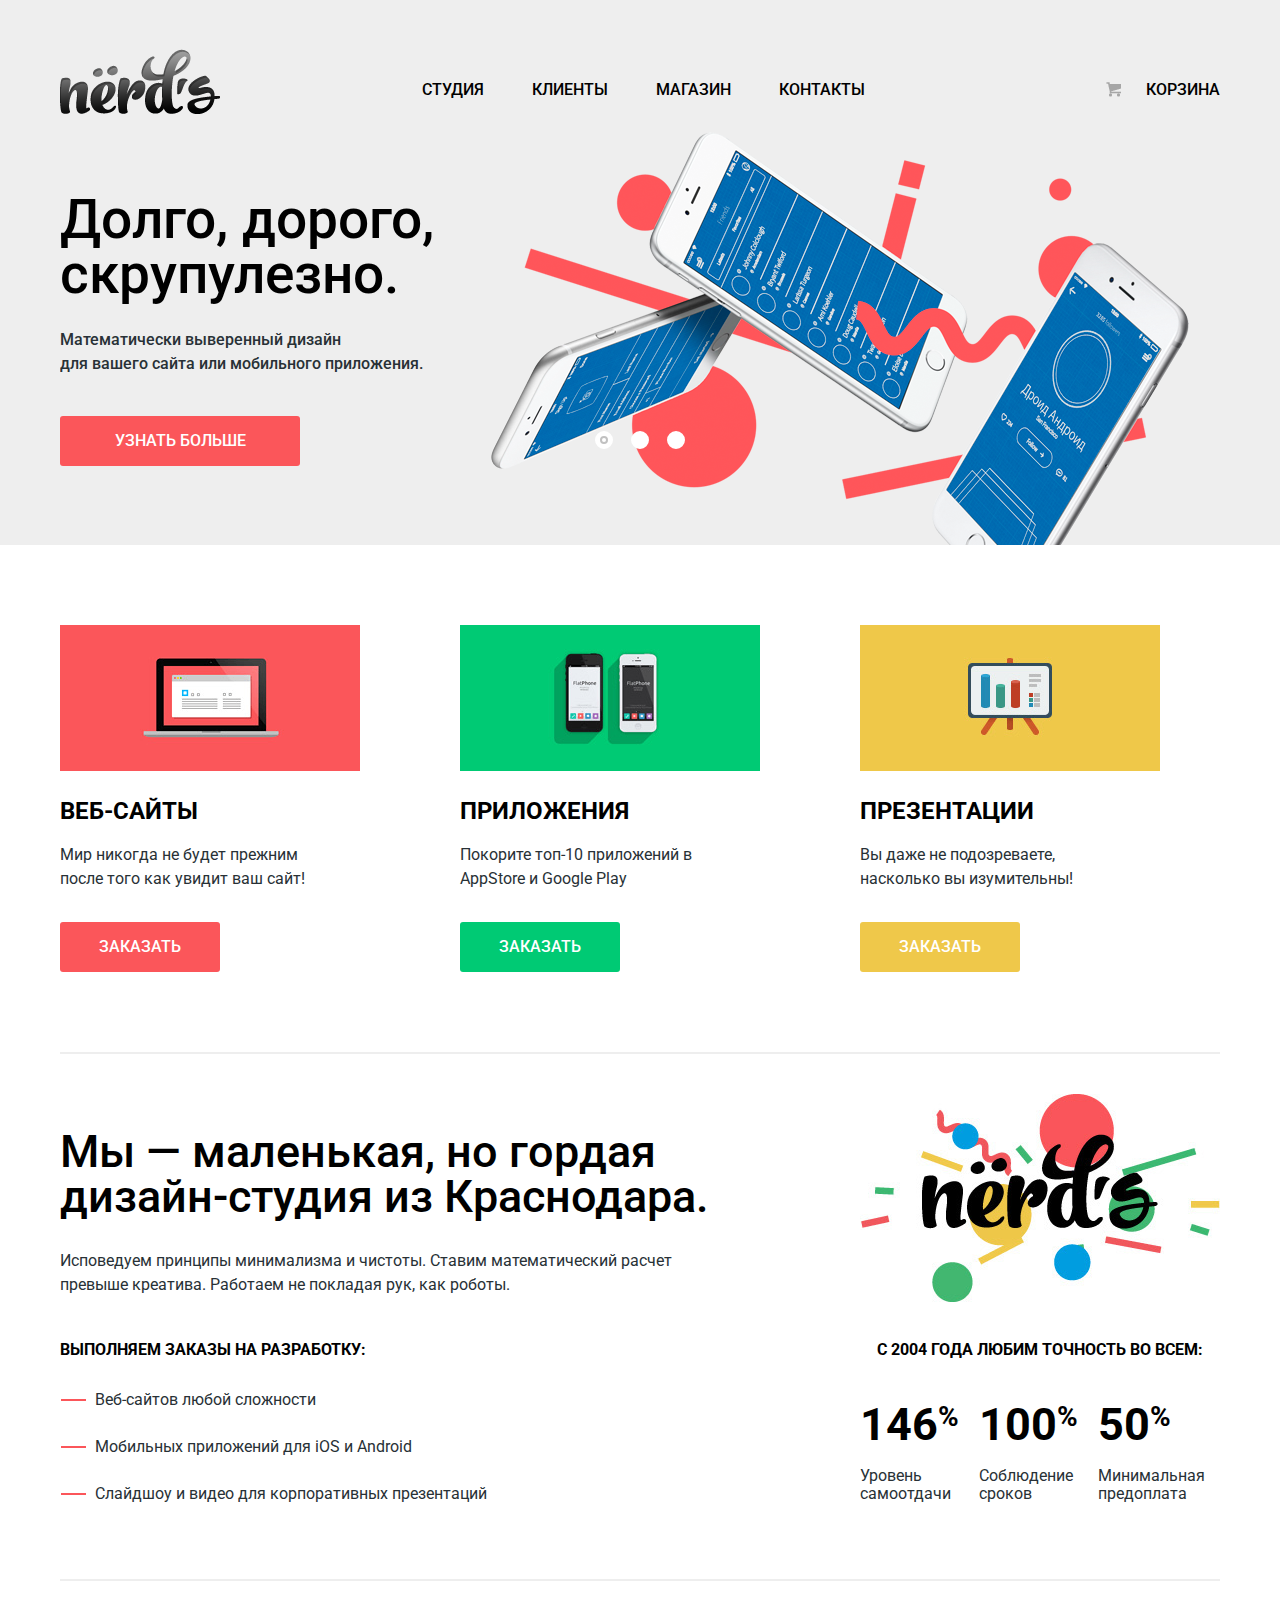
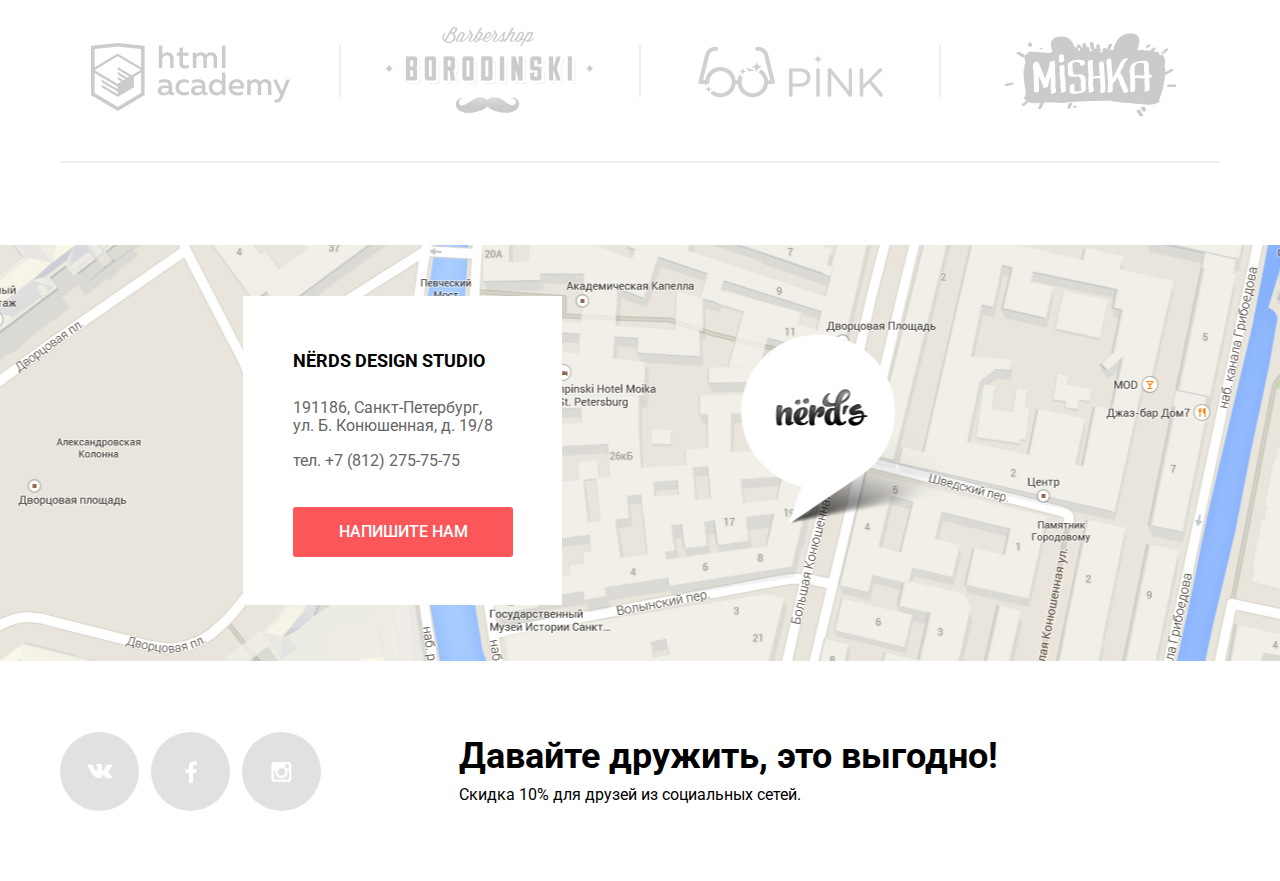
==== commit 41831753: "Внес очередные правки в Личный проект" ====
--- a/index.html
+++ b/index.html
@@ -49,8 +49,8 @@
             <div class="slide-text">
               <div class="slide-title">Долго, дорого, скрупулезно.</div>
               <div class="slide-description">
-                <p>Математически выверенный дизайн<br>
-                для вашего сайта или мобильного приложения.</p>
+                Математически выверенный дизайн<br>
+                для вашего сайта или мобильного приложения.
               </div>
               <a class="btn" href="#">Узнать больше</a>
             </div>
@@ -59,8 +59,8 @@
             <div class="slide-text">
               <div class="slide-title">Любим математику как никто другой</div>
               <div class="slide-description">
-                <p>Никакого креатива, только математические формулы
-                для расчета идеальных пропорций.</p>
+                Никакого креатива, только математические формулы
+                для расчета идеальных пропорций.
               </div>
               <a class="btn" href="#">Узнать больше</a>
             </div>
@@ -69,8 +69,8 @@
             <div class="slide-text">
               <div class="slide-title">Только ночь, только хардкор</div>
               <div class="slide-description">
-                <p>Работать днем, как все? Мы против этого.<br>
-                Ближе к полуночи работа только начинается.</p>
+                Работать днем, как все? Мы против этого.<br>
+                Ближе к полуночи работа только начинается.
               </div>
               <a class="btn" href="#">Узнать больше</a>
             </div>
@@ -120,9 +120,9 @@
           </p>
           <span>Выполняем заказы на разработку:</span>
           <ul>
-            <li><div class="marker"></div>Веб-сайтов любой сложности</li>
-            <li><div class="marker"></div>Мобильных приложений для iOS и Android</li>
-            <li><div class="marker"></div>Слайдшоу и видео для корпоративных презентаций</li>
+            <li>Веб-сайтов любой сложности</li>
+            <li>Мобильных приложений для iOS и Android</li>
+            <li>Слайдшоу и видео для корпоративных презентаций</li>
           </ul>
         </div>
         <div class="percent-blocks">
@@ -145,15 +145,12 @@
       <ul class="partners clearfix">
         <li>
           <a href="#"><img src="img/logo-1.png" width="199" height="68" alt="Лого «htmlacademy.ru»"></a>
-          <div class="border"></div>
         </li>
         <li>
           <a href="#"><img src="img/logo-2.png" width="209" height="90" alt="Лого «Барбершоп Borodinski»"></a>
-          <div class="border"></div>
         </li>
         <li>
           <a href="#"><img src="img/logo-3.png" width="185" height="52" alt="Лого «Pink»"></a>
-          <div class="border"></div>
         </li>
         <li>
           <a href="#"><img src="img/logo-4.png" width="173" height="84" alt="Лого «Mishka»"></a>
@@ -162,6 +159,7 @@
     </main>
     <footer class="main-footer">
       <div class="map clearfix">
+        <iframe src="https://www.google.com/maps/embed?pb=!1m18!1m12!1m3!1d1998.5989424177826!2d30.3208892519856!3d59.93879686895865!2m3!1f0!2f0!3f0!3m2!1i1024!2i768!4f13.1!3m3!1m2!1s0x4696310fca5ba729%3A0xea9c53d4493c879f!2z0JHQvtC70YzRiNCw0Y8g0JrQvtC90Y7RiNC10L3QvdCw0Y8g0YPQuy4sIDE5LCDQodCw0L3QutGCLdCf0LXRgtC10YDQsdGD0YDQsywgMTkxMTg2!5e0!3m2!1sru!2sru!4v1487445450346" width="100%" height="416" frameborder="0" allowfullscreen></iframe>
         <div class="contacts">
           <span>
             NЁRDS DESIGN STUDIO
@@ -196,15 +194,15 @@
           <h2 class="title">Напишите нам</h2>
           <label class="name">
             <div>Ваше имя:</div>
-            <input name="name" type="text" value="" placeholder="Представьтесь, пожалуйста">
+            <input name="name" type="text" placeholder="Представьтесь, пожалуйста">
           </label>
           <label class="email">
             <div>Ваш e-mail:</div>
-            <input name="email" type="text" value="" placeholder="Для отправки ответа">
+            <input name="email" type="text" placeholder="Для отправки ответа">
           </label>
           <label class="message">
             <div>Текст письма:</div>
-            <input name="message" type="text" value="" placeholder="В свободной форме">
+            <input name="message" type="text" placeholder="В свободной форме">
           </label>
           <button class="btn" type="submit">Отправить</button>
       </form>
--- a/css/style.css
+++ b/css/style.css
@@ -407,7 +407,8 @@
   display: block;
 }
 
-li .marker {
+.info-block li::before {
+  content: "";
   position: absolute;
   width: 25px;
   height: 2px;
@@ -480,24 +481,10 @@
   padding-bottom: 46px;
 }
 
-.partners li:nth-child(2) {
-  width: 256px;
-  padding-left: 44px;
-  padding-top: 46px;
-}
-
-.partners li:nth-child(3) {
-  width: 244px;
-  padding-left: 56px;
-  padding-top: 65px;
-}
-
-.partners li:nth-child(4) {
-  padding-left: 62px;
-  padding-top: 52px;
-}
-
-li .border {
+.partners li:nth-child(1)::after,
+.partners li:nth-child(2)::after,
+.partners li:nth-child(3)::after {
+  content: "";
   position: absolute;
   display: block;
   width: 2px;
@@ -507,6 +494,23 @@
   top: 64px;
 }
 
+.partners li:nth-child(2) {
+  width: 256px;
+  padding-left: 44px;
+  padding-top: 46px;
+}
+
+.partners li:nth-child(3) {
+  width: 244px;
+  padding-left: 56px;
+  padding-top: 65px;
+}
+
+.partners li:nth-child(4) {
+  padding-left: 62px;
+  padding-top: 52px;
+}
+
 .partners a {
   opacity: 0.2;
 }
@@ -523,6 +527,7 @@
   text-align: center;
   margin-top: 137px;
   margin-bottom: 104px;
+  font-weight: 500;
 }
 
 .filtration {
@@ -634,6 +639,11 @@
   background: rgb(238, 238, 238);
 }
 
+.filtration input[type="radio"],
+.filtration input[type="checkbox"] {
+  display: none;
+}
+
 .filtration .grid-type-filter {
   margin-bottom: 45px;
   color: rgb(40, 49, 54);
@@ -642,21 +652,19 @@
   line-height: 20px;
 }
 
-.grid-type-radio input[type="radio"] {
-  display: none;
-}
-
-.grid-type-radio {
+.grid-type-filter input + label{
   position: relative;
+  display: inline-block;
   padding-left: 37px;
   cursor: pointer;
-}
-
-.grid-type-radio:hover {
+  vertical-align: top;
+}
+
+.grid-type-filter input + label:hover {
   color: black;
 }
 
-.grid-type-radio input[type="radio"] + .radio-indicator {
+.grid-type-filter input + label::before {
   content: "";
   position: absolute;
   width: 25px;
@@ -667,15 +675,11 @@
   opacity: 0.4;
 }
 
-.grid-type-radio input[type="radio"] + .radio-indicator:hover {
+.grid-type-filter input + label:hover::before {
   opacity: 1;
 }
 
-.grid-type-radio input[type="radio"]:hover + .radio-indicator {
-  opacity: 1;
-}
-
-.grid-type-radio input[type="radio"]:checked + .radio-indicator {
+.grid-type-filter input:checked + label::before {
   content: "";
   position: absolute;
   width: 25px;
@@ -683,6 +687,7 @@
   left: 1px;
   top: -2px;
   background-image: url("../img/radio-on.png");
+  background-repeat: no-repeat;
 }
 
 .filtration .features-filter {
@@ -693,21 +698,19 @@
   line-height: 20px;
 }
 
-.features-checkbox input[type="checkbox"] {
-  display: none;
-}
-
-.features-checkbox {
+.features-filter input + label {
   position: relative;
+  display: inline-block;
   padding-left: 37px;
   cursor: pointer;
-}
-
-.features-checkbox:hover {
+  vertical-align: top;
+}
+
+.features-filter input + label:hover {
   color: black;
 }
 
-.features-checkbox input[type="checkbox"] + .checkbox-indicator {
+.features-filter input + label::before {
   content: "";
   position: absolute;
   width: 27px;
@@ -719,15 +722,11 @@
   opacity: 0.4;
 }
 
-.features-checkbox input[type="checkbox"] + .checkbox-indicator:hover {
+.features-filter input + label:hover::before {
   opacity: 1;
 }
 
-.features-checkbox input[type="checkbox"]:hover + .checkbox-indicator {
-  opacity: 1;
-}
-
-.features-checkbox input[type="checkbox"]:checked + .checkbox-indicator {
+.features-filter input:checked + label::before {
   content: "";
   position: absolute;
   width: 27px;
@@ -737,11 +736,6 @@
   background-image: url("../img/checkbox-on.png");
   background-repeat: no-repeat;
 }
-
-
-
-
-
 
 .filtration .btn {
   width: 260px;
@@ -787,12 +781,16 @@
   margin-right: 28px;
 }
 
+.kind-of-sort a:hover {
+  color: rgba(0, 0, 0, 0.6);
+}
+
 .kind-of-sort .current {
   color: rgba(0, 0, 0, 1);
 }
 
-.kind-of-sort .uncurrent:hover {
-  color: rgba(0, 0, 0, 0.6);
+.kind-of-sort .current:hover {
+  color: rgba(0, 0, 0, 1);
 }
 
 .kind-of-sort .sort-direction {
@@ -835,33 +833,28 @@
 }
 
 .template-card .circle {
-  position: absolute;
   display: inline-block;
+  left: 16px;
+  top: 13px;
+}
+
+.template-card .circle,
+.template-card .circle::before,
+.template-card .circle::after {
+  position: absolute;
   width: 14px;
   height: 14px;
   background-color: white;
   border-radius: 50%;
-  top: 13px;
-  left: 16px;
 }
 
 .template-card .circle::before {
   content: "";
-  position: absolute;
-  width: 14px;
-  height: 14px;
-  background-color: white;
-  border-radius: 50%;
   left: 24px;
 }
 
 .template-card .circle::after {
   content: "";
-  position: absolute;
-  width: 14px;
-  height: 14px;
-  background-color: white;
-  border-radius: 50%;
   left: 48px;
 }
 
@@ -950,30 +943,43 @@
   margin-right: 0;
 }
 
-.pagination .uncurrent:hover {
+.pagination .btn:hover {
   background-color: rgb(223, 223, 223);
 }
 
-.pagination .uncurrent:active {
+.pagination .btn:active {
   background-color: rgb(213, 213, 213);
   color: rgba(0, 0, 0, 0.3);
   box-shadow: inset 0 3px 0 0 rgb(191, 191, 191);
 }
 
+.pagination .current:hover {
+  background-color: white;
+}
+
+.pagination .current:active {
+  background-color: white;
+  color: black;
+  box-shadow: none;
+}
+
 .main-footer .map {
-  width: 1559px;
+  position: relative;
+  width: 100%;
   min-height: 416px;
   margin-left: auto;
   margin-right: auto;
   background: url("../img/map.jpg");
+  background-repeat: no-repeat;
+  background-position: center;
 }
 
 .map .contacts {
+  position: absolute;
   width: 269px;
-  margin-left: 200px;
-  margin-top: 54px;
+  top: 53px;
+  left: 243px;
   padding-left: 50px;
-  float: left;
   background-color: rgb(255, 255, 255);
 }
 
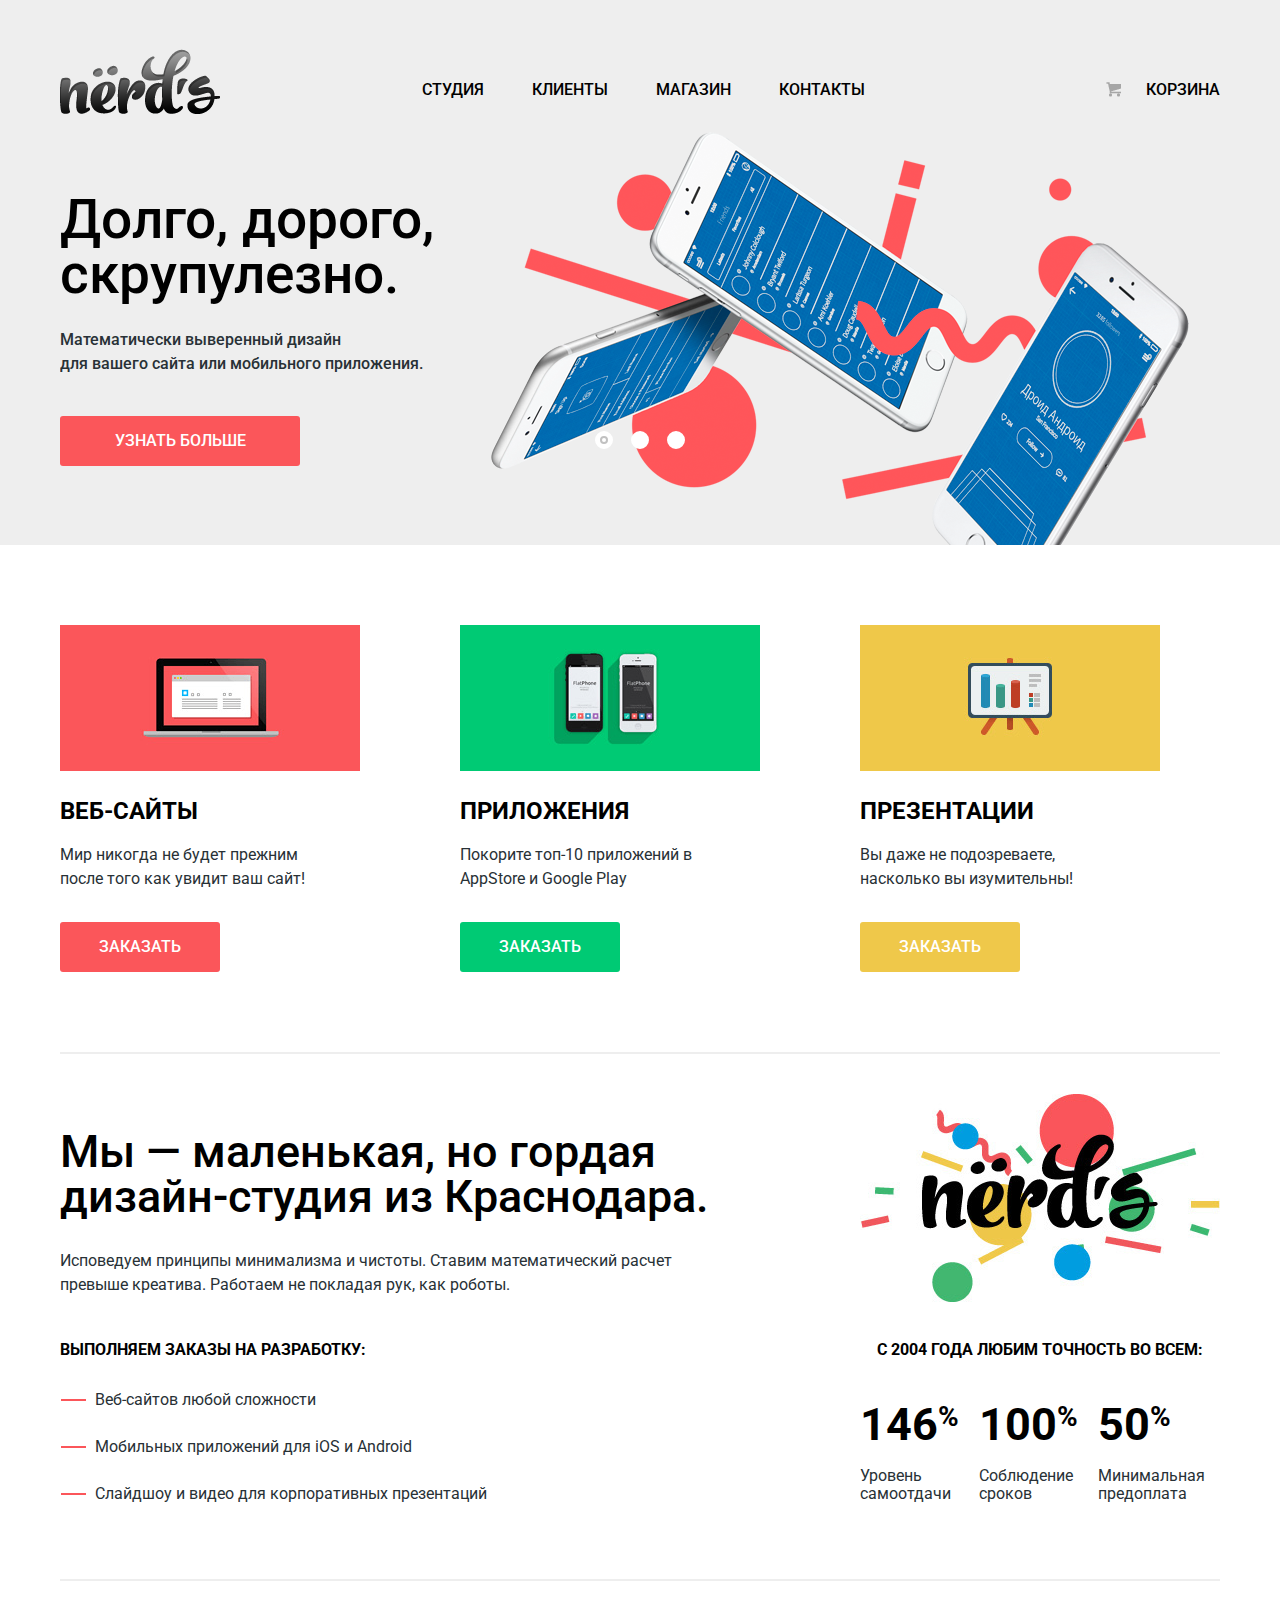
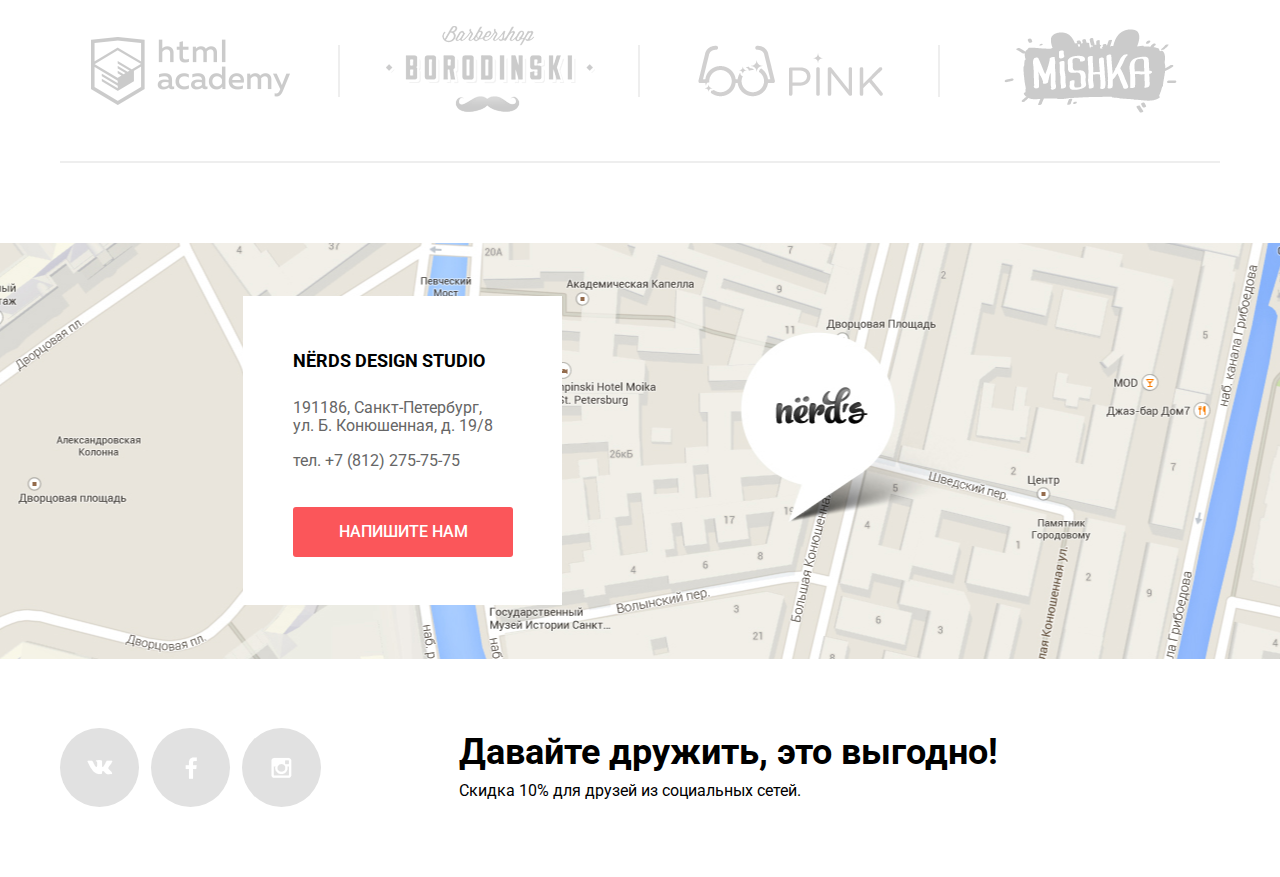
==== commit d18fb2a3: "Сегодняшние изменения #2" ====
--- a/index.html
+++ b/index.html
@@ -10,7 +10,7 @@
   <body>
     <header class="main-header">
       <div class="container clearfix">
-        <div class="logo uncurrent-logo">
+        <div class="logo index-logo">
           <a>
             <img src="img/nerds-logo.png" width="160" height="65" alt="Логотип">
           </a>
@@ -144,22 +144,22 @@
       </div>
       <ul class="partners clearfix">
         <li>
-          <a href="#"><img src="img/logo-1.png" width="199" height="68" alt="Лого «htmlacademy.ru»"></a>
+          <a href="#"><img src="img/logo-1.png" width="209" height="90" alt="Лого «htmlacademy.ru»"></a>
         </li>
         <li>
           <a href="#"><img src="img/logo-2.png" width="209" height="90" alt="Лого «Барбершоп Borodinski»"></a>
         </li>
         <li>
-          <a href="#"><img src="img/logo-3.png" width="185" height="52" alt="Лого «Pink»"></a>
-        </li>
-        <li>
-          <a href="#"><img src="img/logo-4.png" width="173" height="84" alt="Лого «Mishka»"></a>
+          <a href="#"><img src="img/logo-3.png" width="209" height="90" alt="Лого «Pink»"></a>
+        </li>
+        <li>
+          <a href="#"><img src="img/logo-4.png" width="209" height="90" alt="Лого «Mishka»"></a>
         </li>
       </ul>
     </main>
     <footer class="main-footer">
       <div class="map clearfix">
-        <iframe src="https://www.google.com/maps/embed?pb=!1m18!1m12!1m3!1d1998.5989424177826!2d30.3208892519856!3d59.93879686895865!2m3!1f0!2f0!3f0!3m2!1i1024!2i768!4f13.1!3m3!1m2!1s0x4696310fca5ba729%3A0xea9c53d4493c879f!2z0JHQvtC70YzRiNCw0Y8g0JrQvtC90Y7RiNC10L3QvdCw0Y8g0YPQuy4sIDE5LCDQodCw0L3QutGCLdCf0LXRgtC10YDQsdGD0YDQsywgMTkxMTg2!5e0!3m2!1sru!2sru!4v1487445450346" width="100%" height="416" frameborder="0" allowfullscreen></iframe>
+        <iframe src="https://www.google.com/maps/embed?pb=!1m18!1m12!1m3!1d1998.5989424177826!2d30.3208892519856!3d59.93879686895865!2m3!1f0!2f0!3f0!3m2!1i1024!2i768!4f13.1!3m3!1m2!1s0x4696310fca5ba729%3A0xea9c53d4493c879f!2z0JHQvtC70YzRiNCw0Y8g0JrQvtC90Y7RiNC10L3QvdCw0Y8g0YPQuy4sIDE5LCDQodCw0L3QutGCLdCf0LXRgtC10YDQsdGD0YDQsywgMTkxMTg2!5e0!3m2!1sru!2sru!4v1487445450346" allowfullscreen></iframe>
         <div class="contacts">
           <span>
             NЁRDS DESIGN STUDIO
@@ -187,21 +187,19 @@
       </div>
     </footer>
     <div class="modal-content">
-      <button class="modal-content-close" type="button" title="Закрыть">
-        Закрыть
-      </button>
+      <button class="modal-content-close" type="button" title="Закрыть">Закрыть</button>
         <form class="write-us" action="write-us.php" method="post">
           <h2 class="title">Напишите нам</h2>
           <label class="name">
-            <div>Ваше имя:</div>
+            <span>Ваше имя:</span>
             <input name="name" type="text" placeholder="Представьтесь, пожалуйста">
           </label>
           <label class="email">
-            <div>Ваш e-mail:</div>
+            <span>Ваш e-mail:</span>
             <input name="email" type="text" placeholder="Для отправки ответа">
           </label>
           <label class="message">
-            <div>Текст письма:</div>
+            <span>Текст письма:</span>
             <input name="message" type="text" placeholder="В свободной форме">
           </label>
           <button class="btn" type="submit">Отправить</button>
--- a/css/style.css
+++ b/css/style.css
@@ -49,8 +49,8 @@
   opacity: 0.3;
 }
 
-.uncurrent-logo:hover,
-.uncurrent-logo:active {
+.index-logo:hover,
+.index-logo:active {
   opacity: 1;
 }
 
@@ -103,12 +103,14 @@
   position: relative;
 }
 
-.underline {
-  position: absolute;
-  width: 74px;
+.main-navigation .current::after {
+  content: "";
   height: 2px;
   background-color: rgb(251, 86, 90);
   bottom: 15px;
+  left: 24px;
+  right: 24px;
+  position: absolute;
 }
 
 .basket-block {
@@ -467,52 +469,42 @@
   padding: 0;
   margin: 0;
   margin-bottom: 80px;
+  font-size: 0;
 }
 
 .partners li {
-  position: relative;
-  float: left;
-}
-
-.partners li:nth-child(1) {
-  width: 251px;
-  padding-left: 31px;
-  padding-top: 62px;
-  padding-bottom: 46px;
-}
-
-.partners li:nth-child(1)::after,
-.partners li:nth-child(2)::after,
-.partners li:nth-child(3)::after {
-  content: "";
-  position: absolute;
-  display: block;
-  width: 2px;
-  height: 52px;
-  background-color: rgb(238, 238, 238);
-  right: 1px;
-  top: 64px;
-}
-
-.partners li:nth-child(2) {
-  width: 256px;
-  padding-left: 44px;
-  padding-top: 46px;
-}
-
-.partners li:nth-child(3) {
-  width: 244px;
-  padding-left: 56px;
-  padding-top: 65px;
-}
-
-.partners li:nth-child(4) {
-  padding-left: 62px;
-  padding-top: 52px;
+position: relative;
+display: inline-block;
+width: 260px;
+margin-right: 40px;
+vertical-align: middle;
+text-align: center;
+}
+.partners li:nth-child(4n) {
+margin-right: 0;
+}
+.partners li::after {
+content: "";
+position: absolute;
+display: block;
+width: 2px;
+height: 52px;
+background-color: rgb(238, 238, 238);
+right: -20px;
+top: 50%;
+margin-top: -26px;
+}
+.partners li:nth-child(4n)::after {
+display: none;
 }
 
 .partners a {
   opacity: 0.2;
+  padding-top: 45px;
+  padding-bottom: 45px;
+  padding-left: 0px;
+
+  display: block;
 }
 
 .partners a:hover {
@@ -966,12 +958,18 @@
 .main-footer .map {
   position: relative;
   width: 100%;
-  min-height: 416px;
+  height: 416px;
   margin-left: auto;
   margin-right: auto;
   background: url("../img/map.jpg");
   background-repeat: no-repeat;
   background-position: center;
+}
+
+.map iframe {
+  width: 100%;
+  min-height: 416px;
+  border: 0;
 }
 
 .map .contacts {
@@ -1152,6 +1150,10 @@
   transform: rotate(-45deg);
 }
 
+.write-us span {
+  display: block;
+}
+
 .modal-content h2 {
   font-size: 45px;
   line-height: 45px;
@@ -1165,6 +1167,7 @@
 
 .modal-content .name {
   float: left;
+
 }
 
 .modal-content .email {
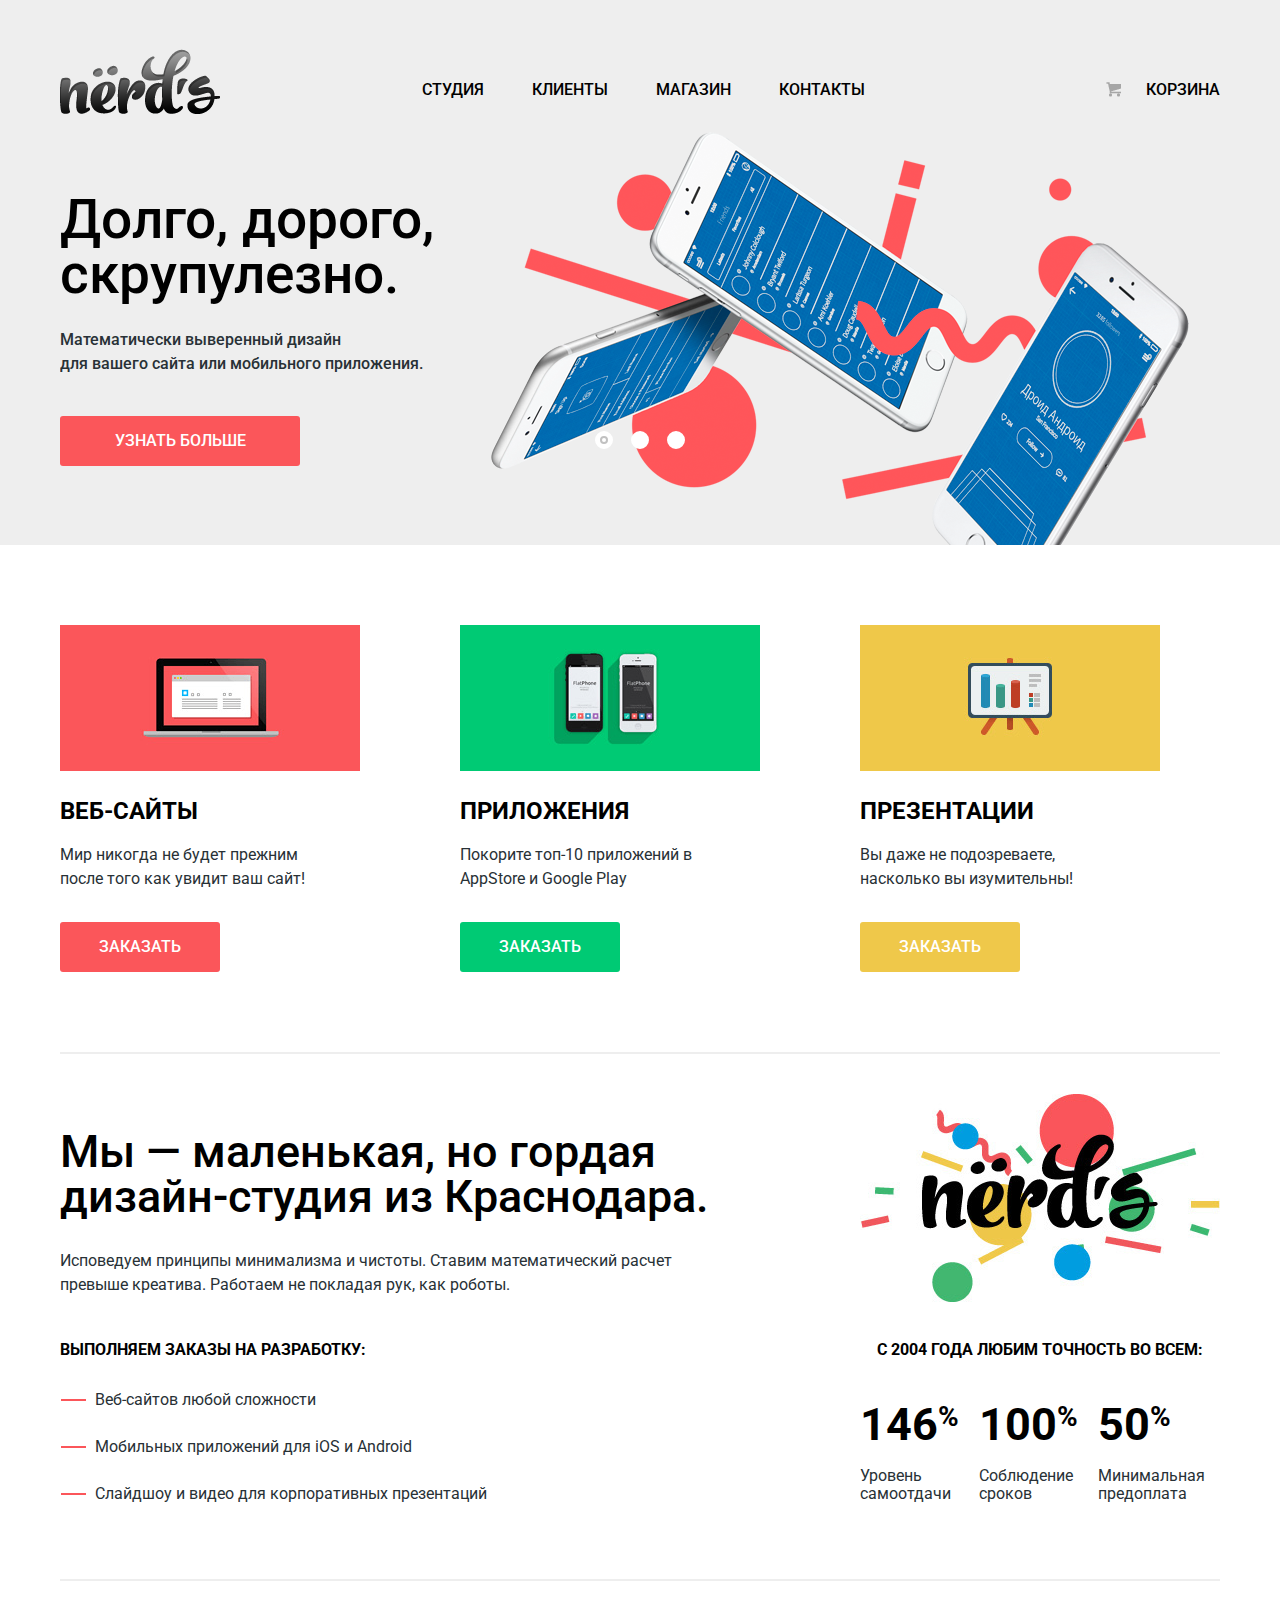
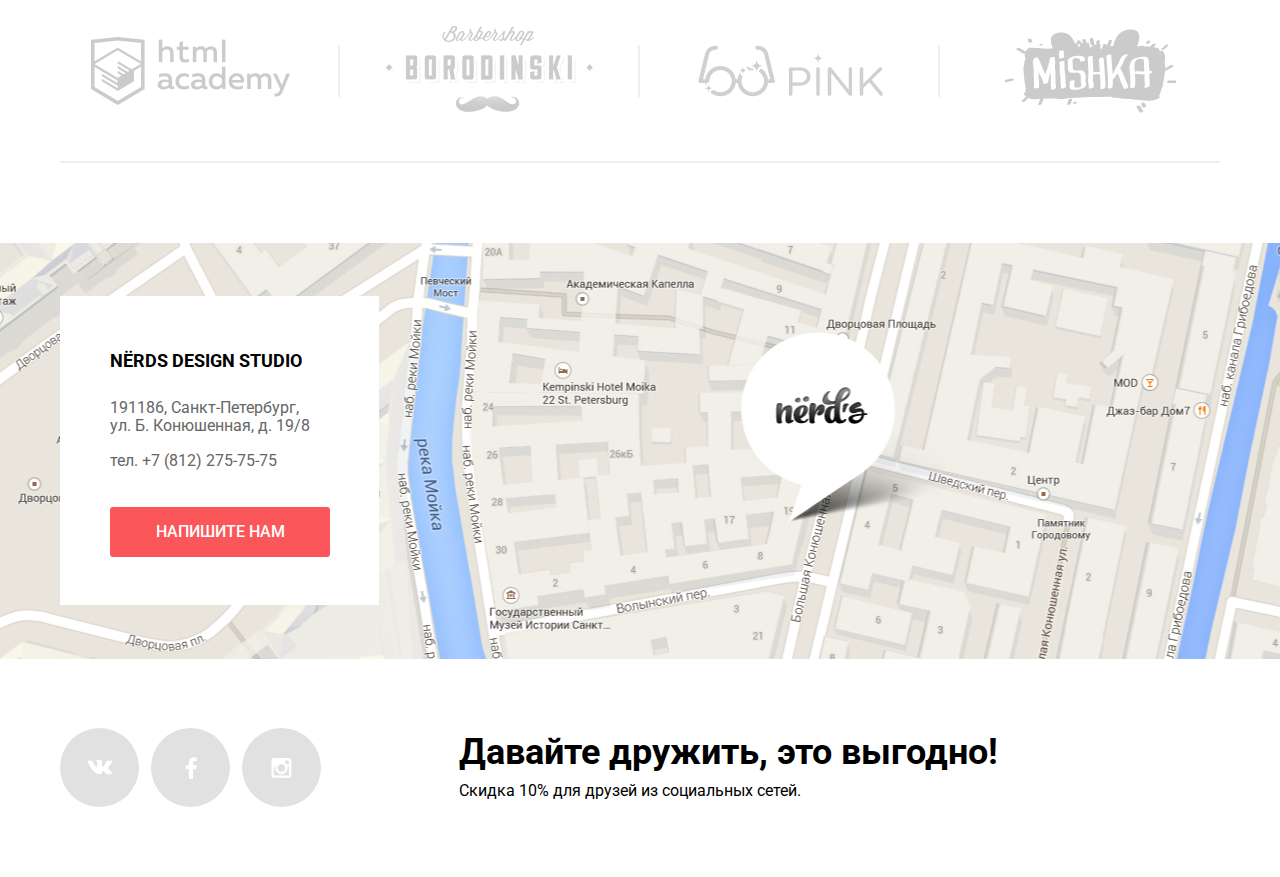
==== commit 64b034c3: "Сегодняшние исправления #4" ====
--- a/index.html
+++ b/index.html
@@ -160,18 +160,20 @@
     <footer class="main-footer">
       <div class="map clearfix">
         <iframe src="https://www.google.com/maps/embed?pb=!1m18!1m12!1m3!1d1998.5989424177826!2d30.3208892519856!3d59.93879686895865!2m3!1f0!2f0!3f0!3m2!1i1024!2i768!4f13.1!3m3!1m2!1s0x4696310fca5ba729%3A0xea9c53d4493c879f!2z0JHQvtC70YzRiNCw0Y8g0JrQvtC90Y7RiNC10L3QvdCw0Y8g0YPQuy4sIDE5LCDQodCw0L3QutGCLdCf0LXRgtC10YDQsdGD0YDQsywgMTkxMTg2!5e0!3m2!1sru!2sru!4v1487445450346" allowfullscreen></iframe>
-        <div class="contacts">
-          <span>
-            NЁRDS DESIGN STUDIO
-          </span>
-          <div class="address">
-            191186, Санкт-Петербург,
-            ул. Б. Конюшенная, д. 19/8
-          </div>
-          <div class="telephone">
-            тел. +7 (812) 275-75-75
-          </div>
-          <a class="btn" href="#">Напишите нам</a>
+        <div class="container clearfix">
+          <div class="contacts">
+            <span>
+              NЁRDS DESIGN STUDIO
+            </span>
+            <div class="address">
+              191186, Санкт-Петербург,
+              ул. Б. Конюшенная, д. 19/8
+            </div>
+            <div class="telephone">
+              тел. +7 (812) 275-75-75
+            </div>
+            <a class="btn" href="#">Напишите нам</a>
+          </div>
         </div>
       </div>
       <div class="container clearfix">
--- a/css/style.css
+++ b/css/style.css
@@ -6,6 +6,7 @@
   font-weight: 500;
   font-style: normal;
   line-height: normal;
+  min-width: 1200px;
 }
 
 h1 {
@@ -972,11 +973,15 @@
   border: 0;
 }
 
+.map .container {
+  position: relative;
+}
+
 .map .contacts {
   position: absolute;
   width: 269px;
-  top: 53px;
-  left: 243px;
+  bottom: 127px;
+  left: 20px;
   padding-left: 50px;
   background-color: rgb(255, 255, 255);
 }
